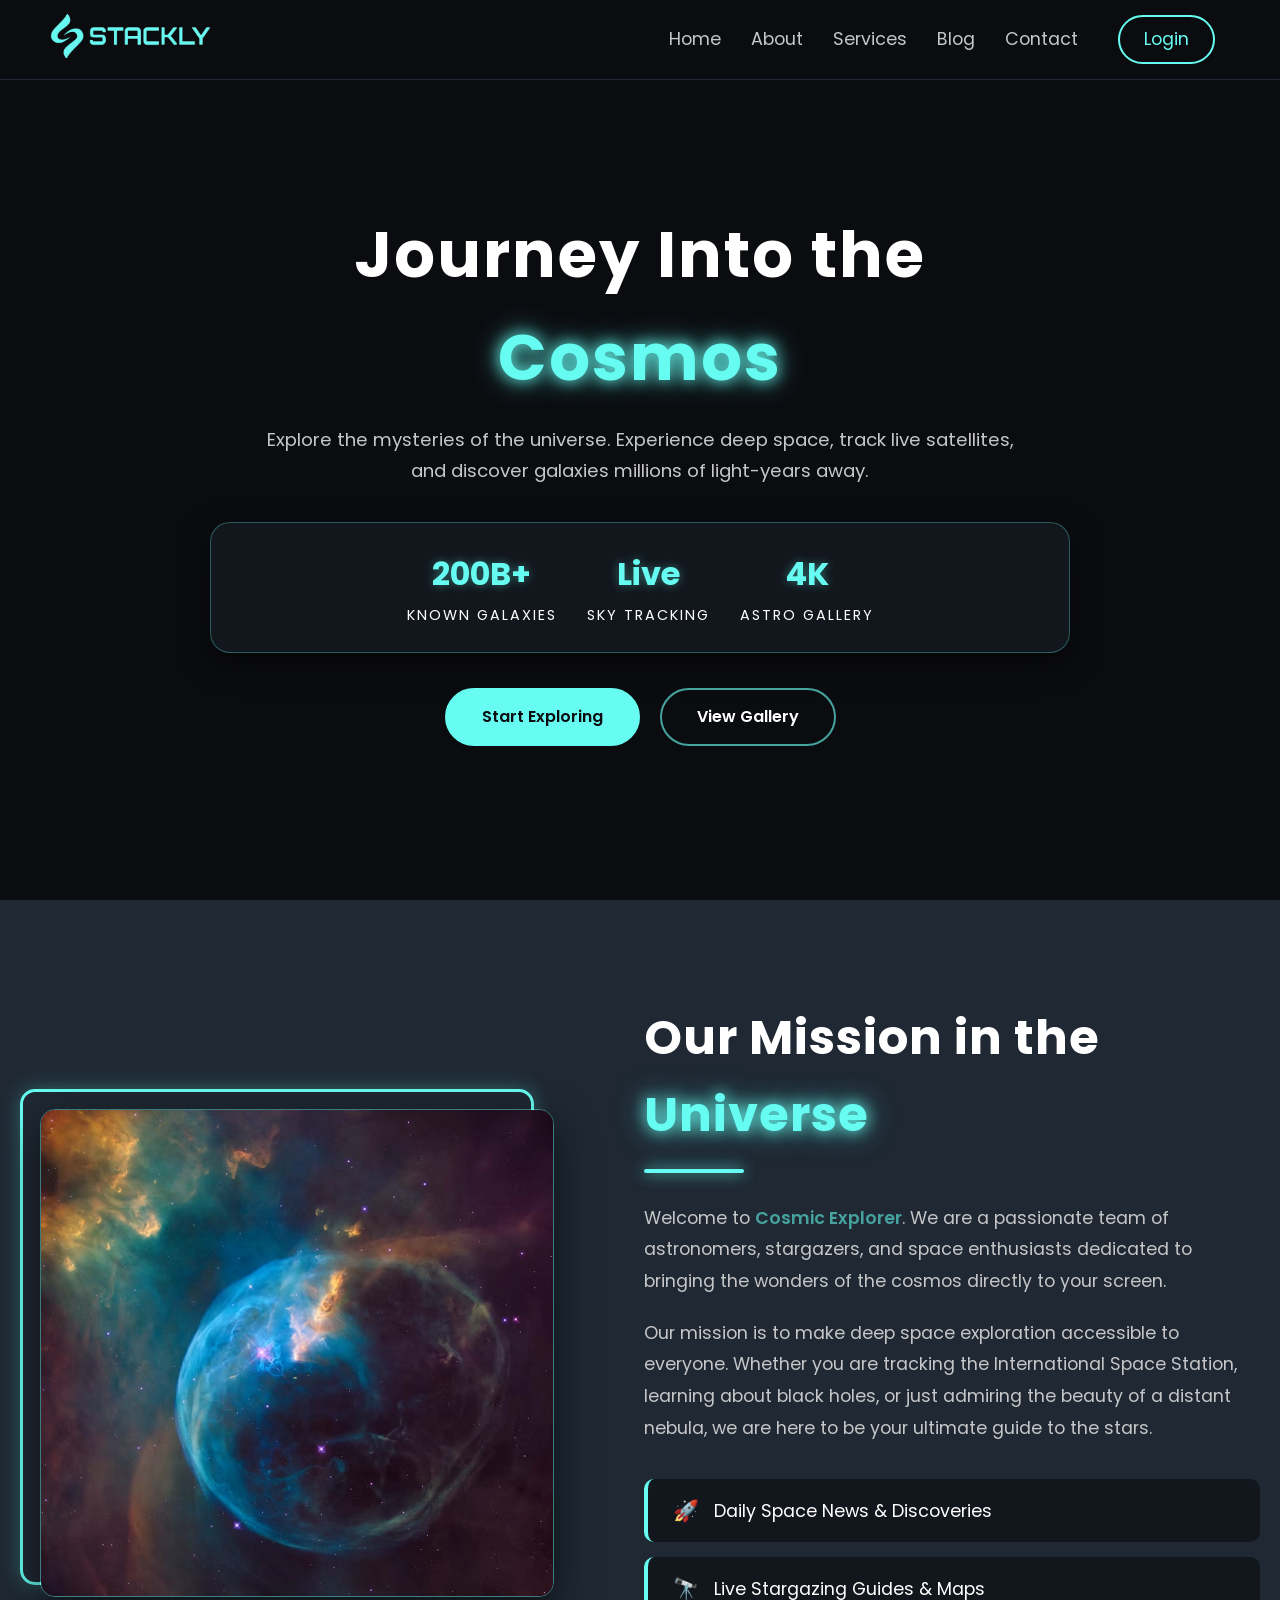
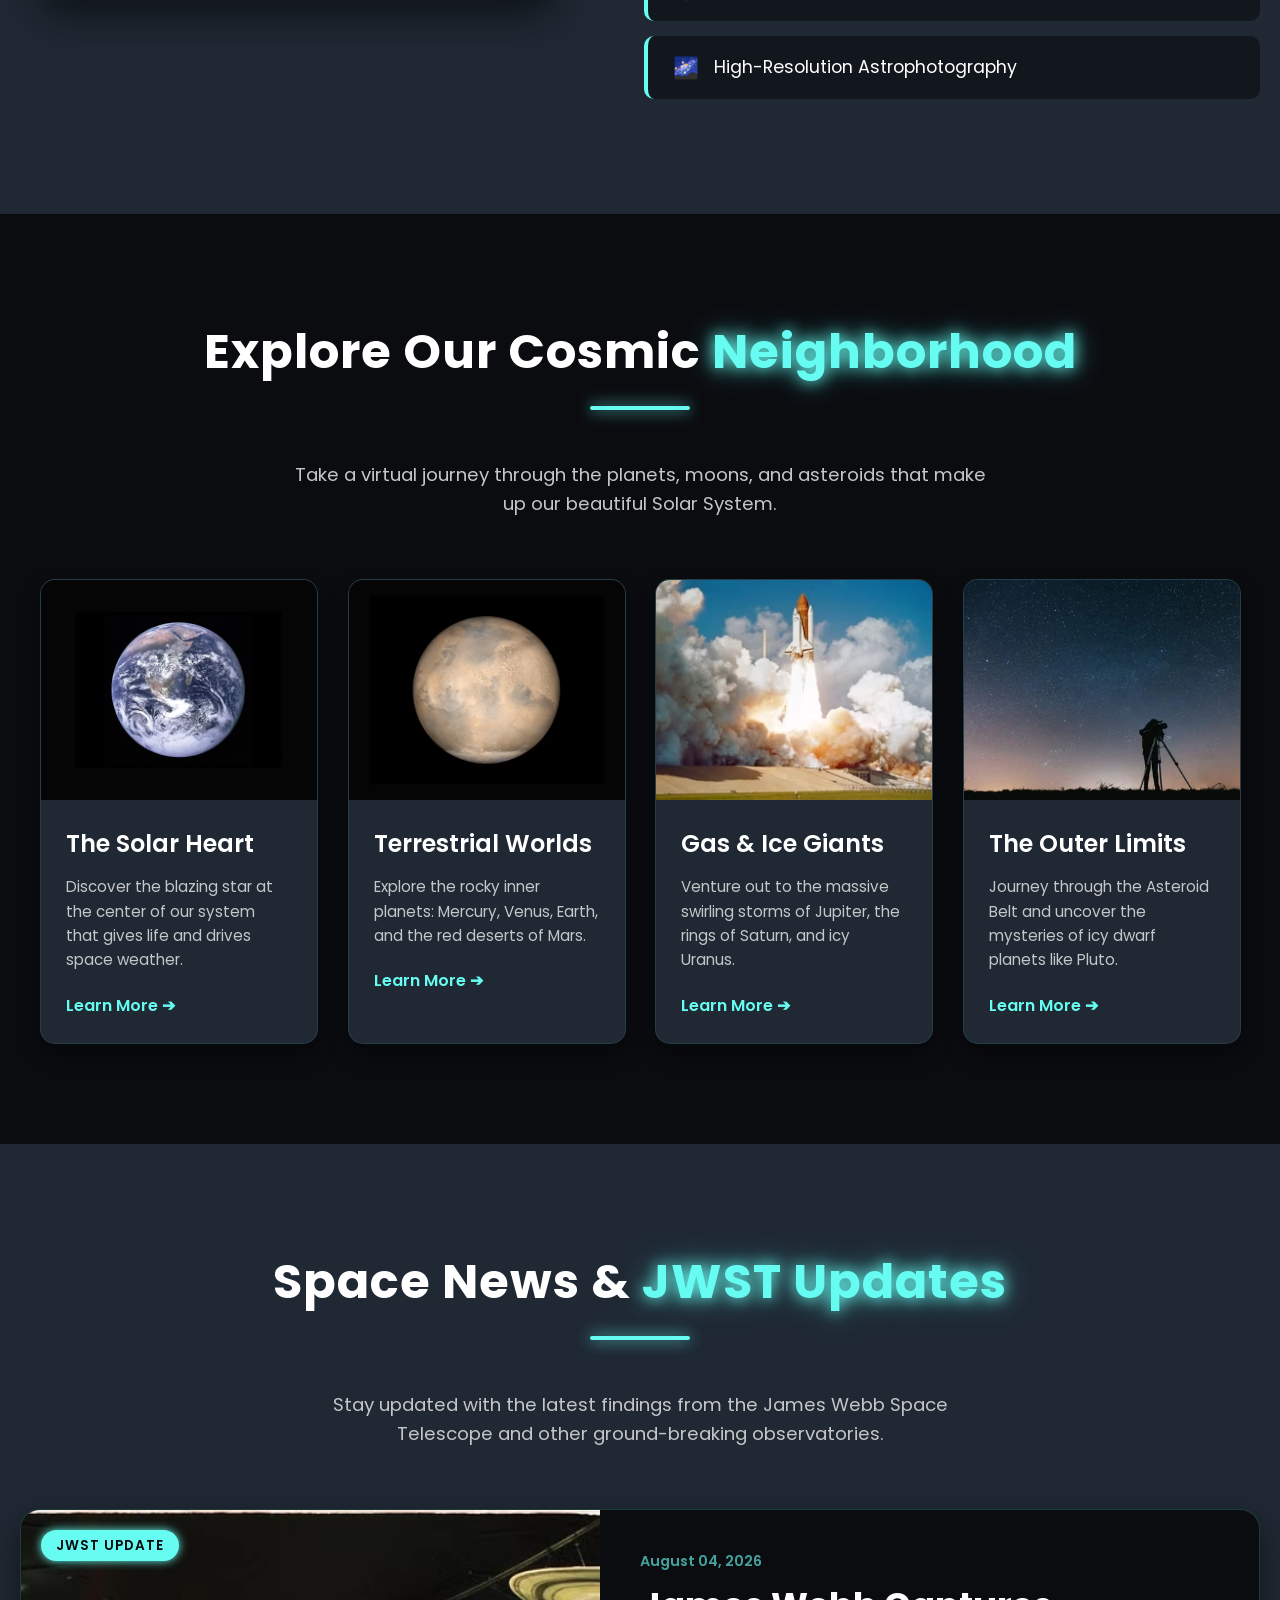
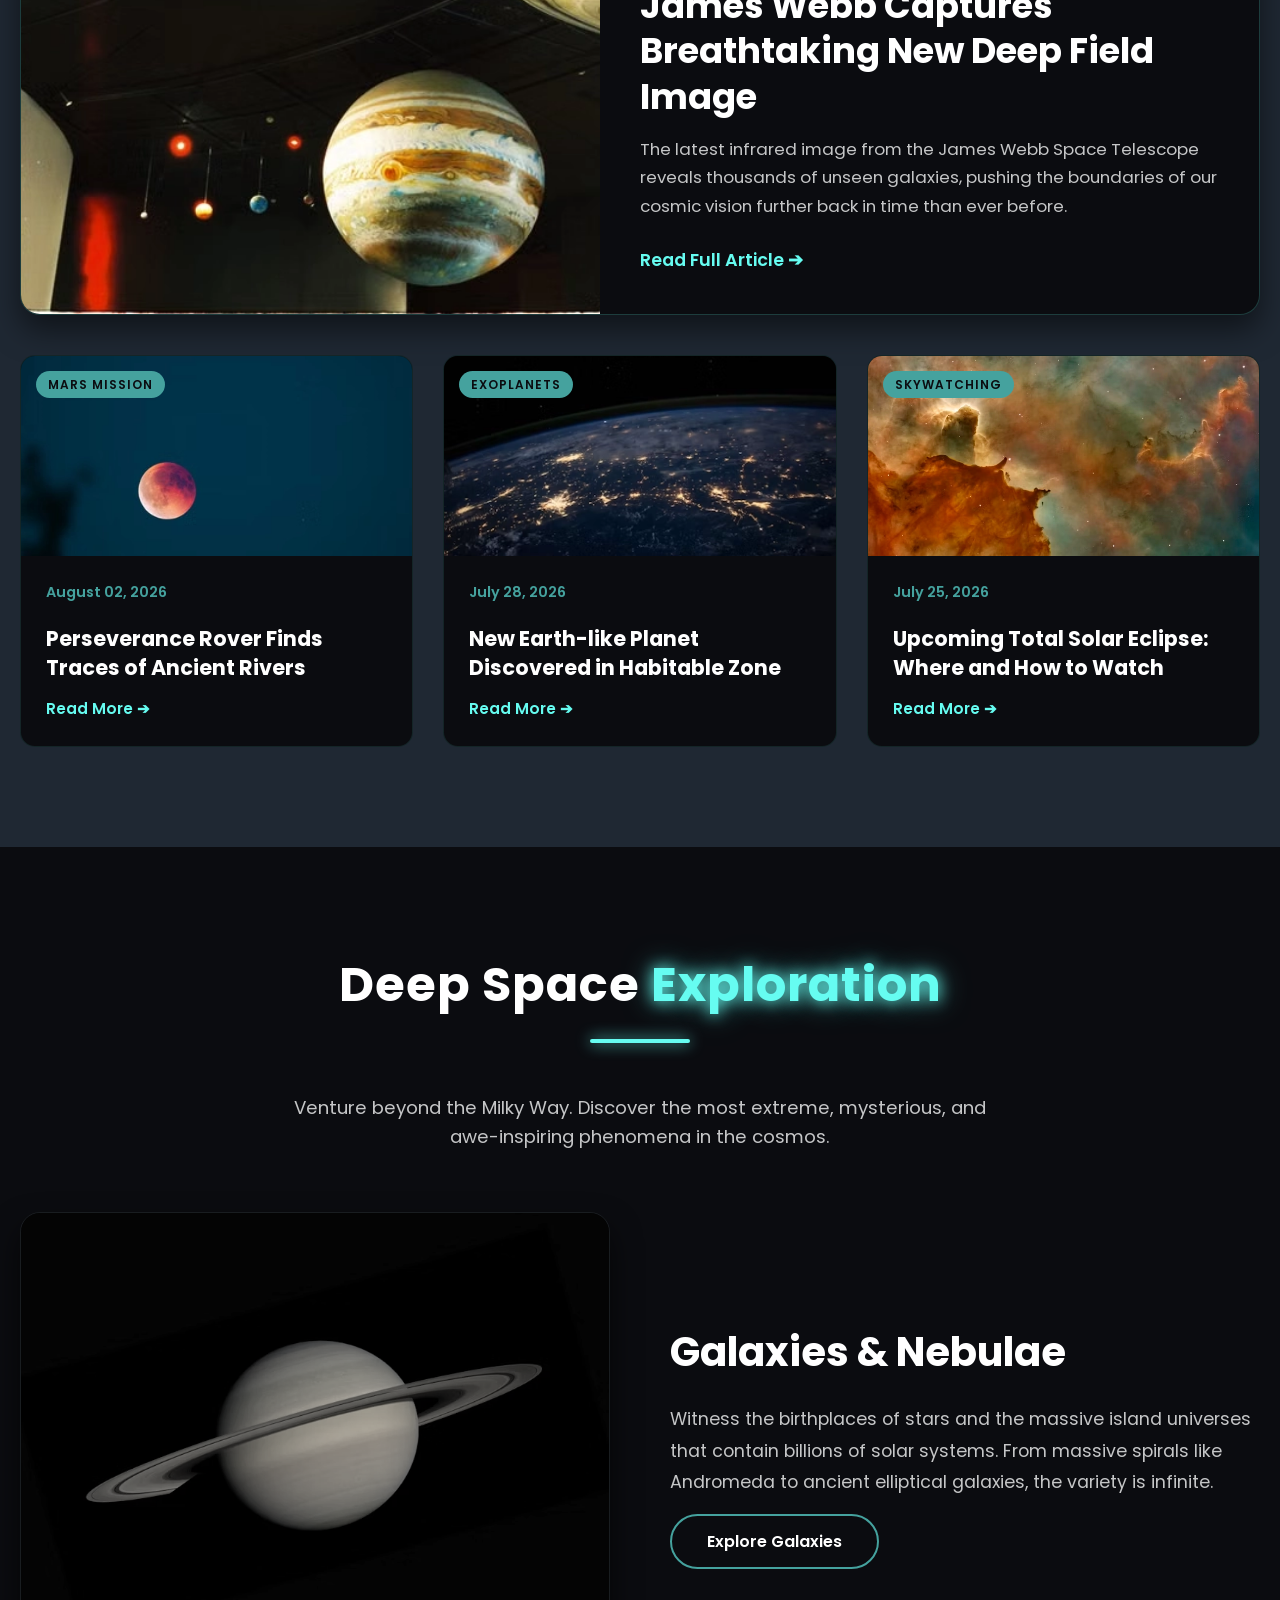
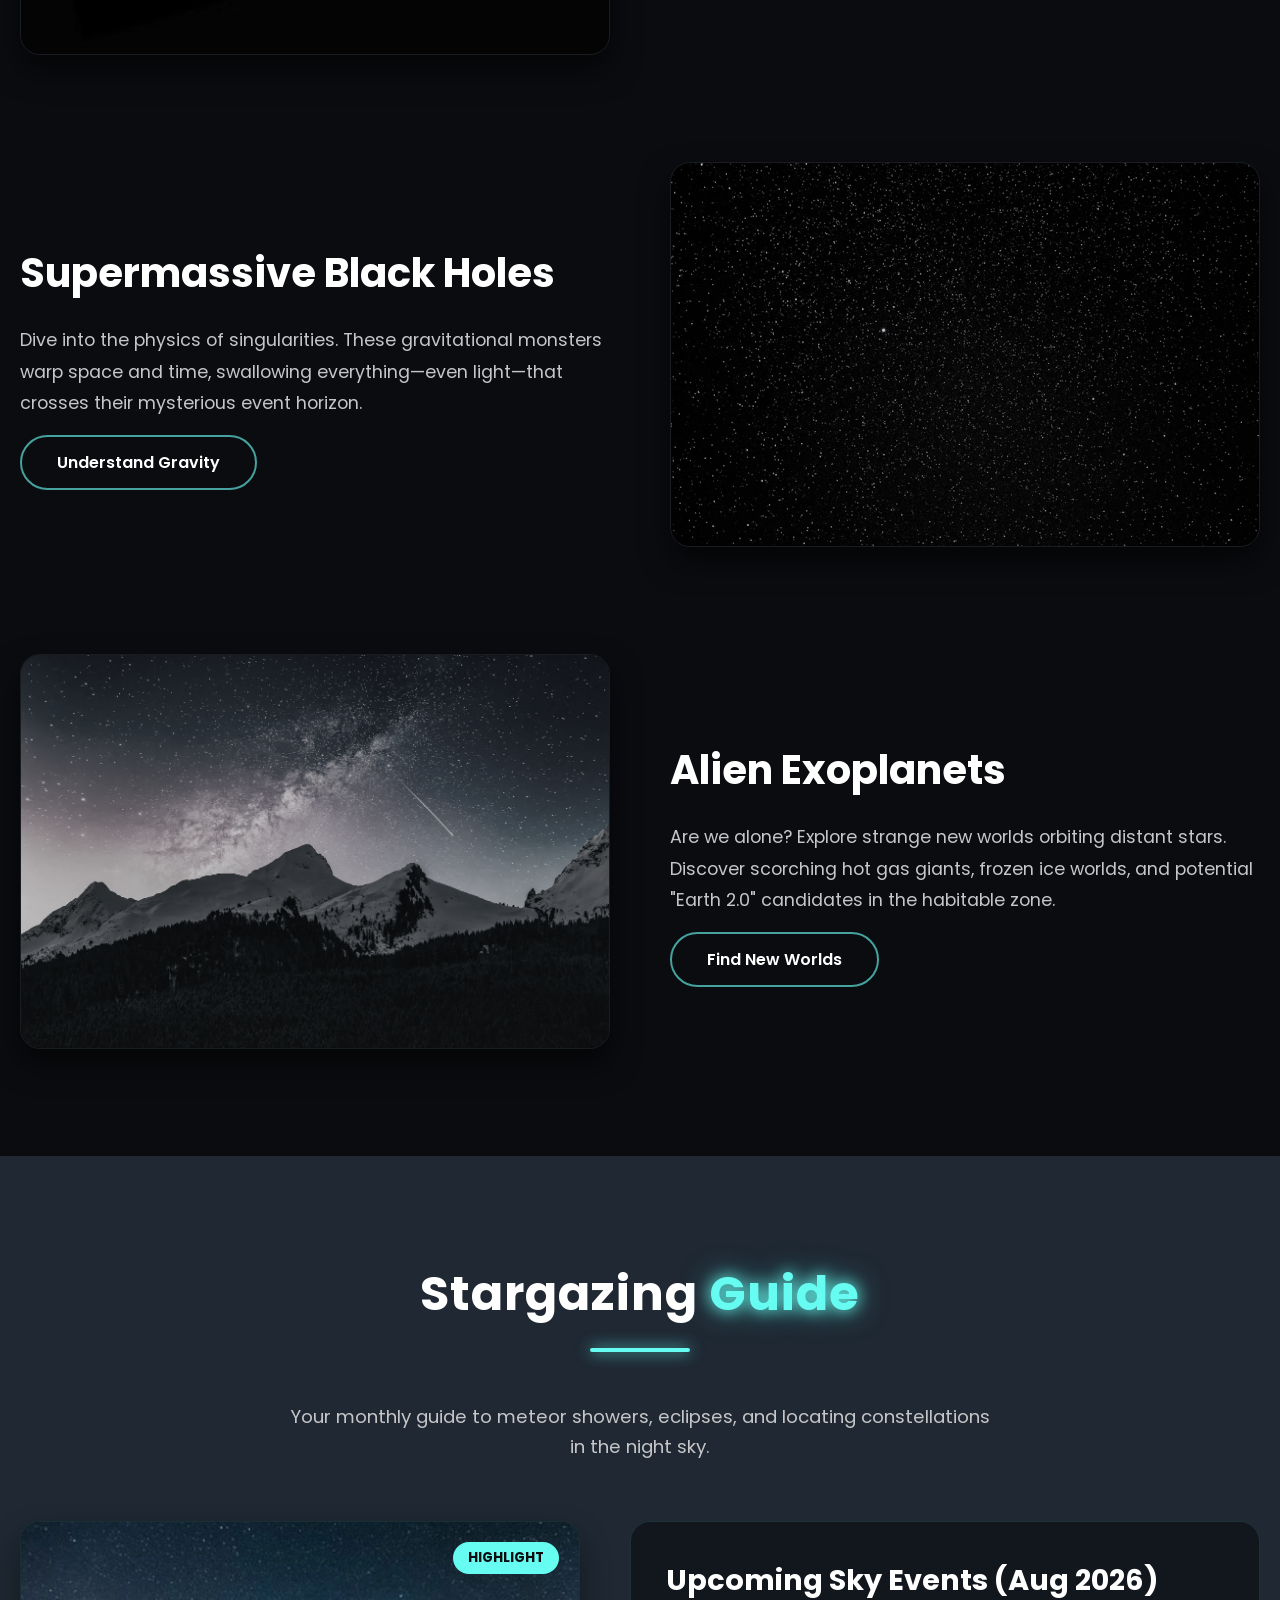
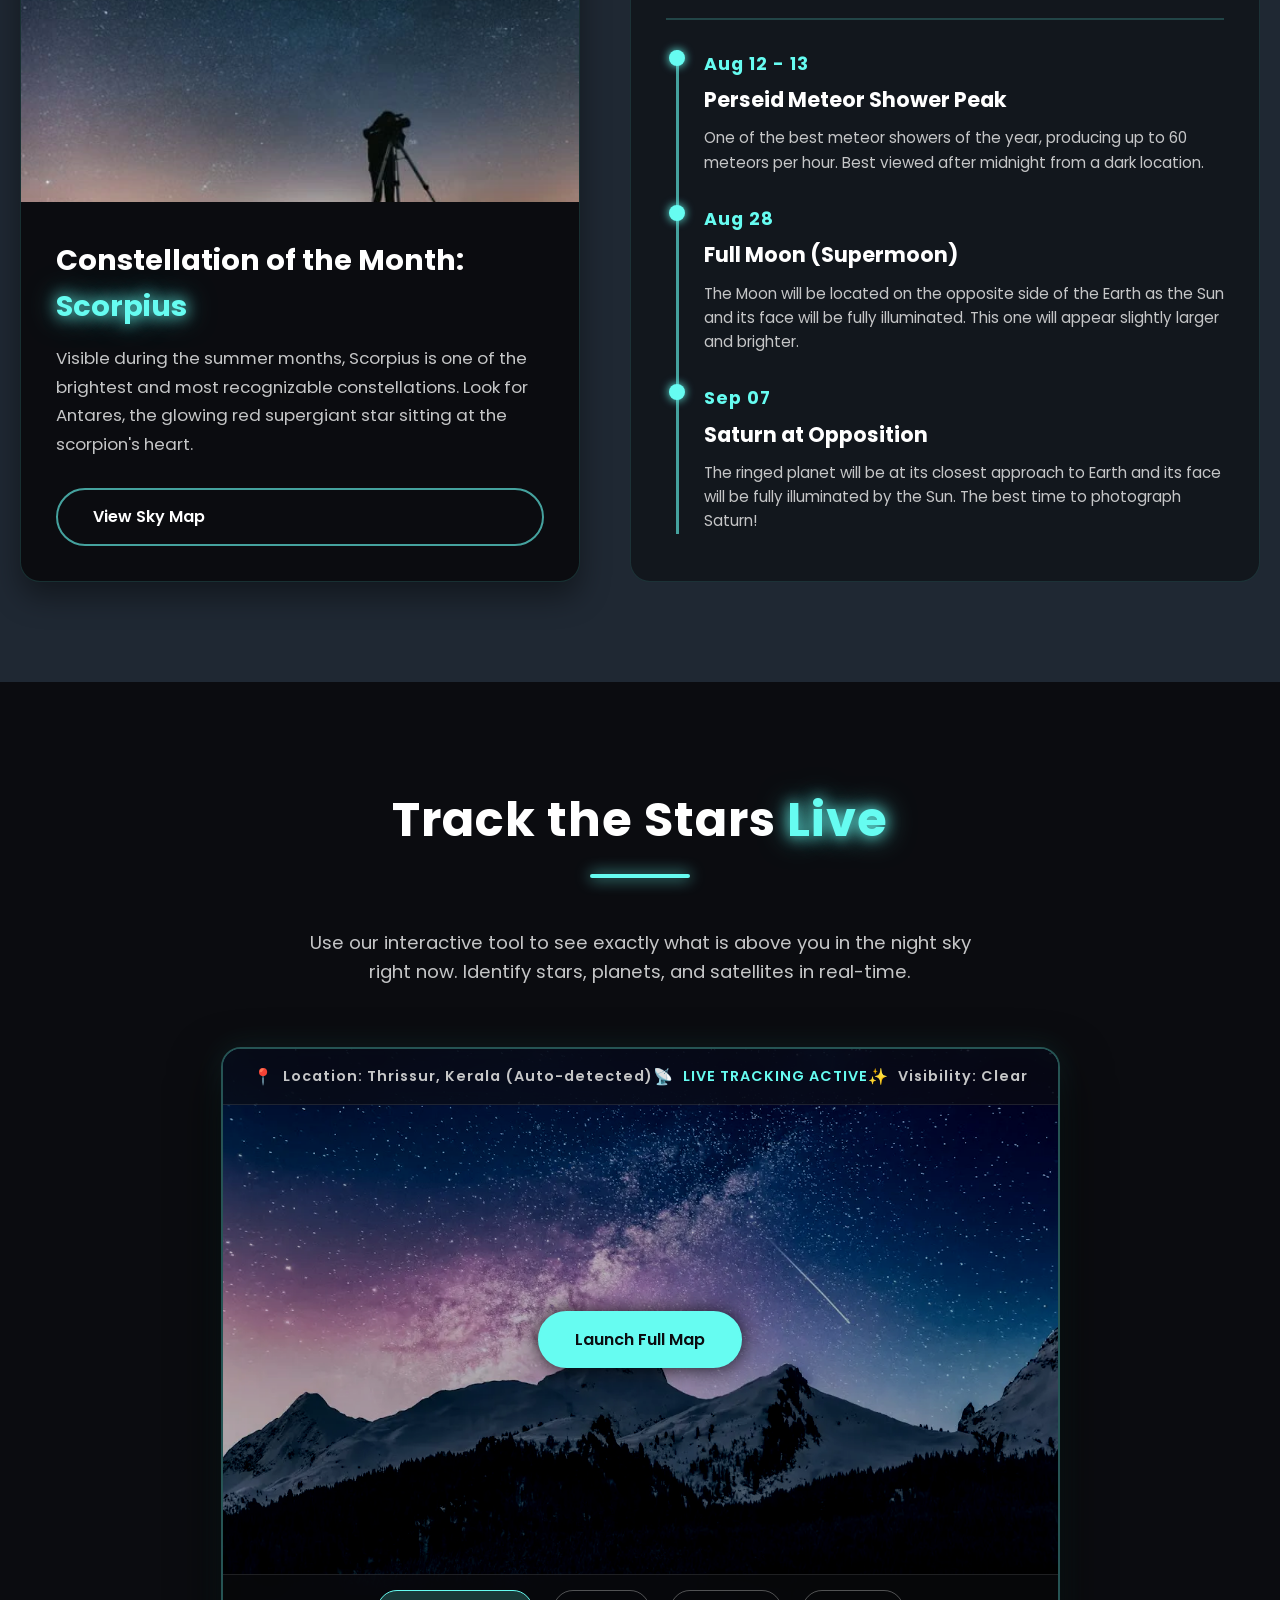
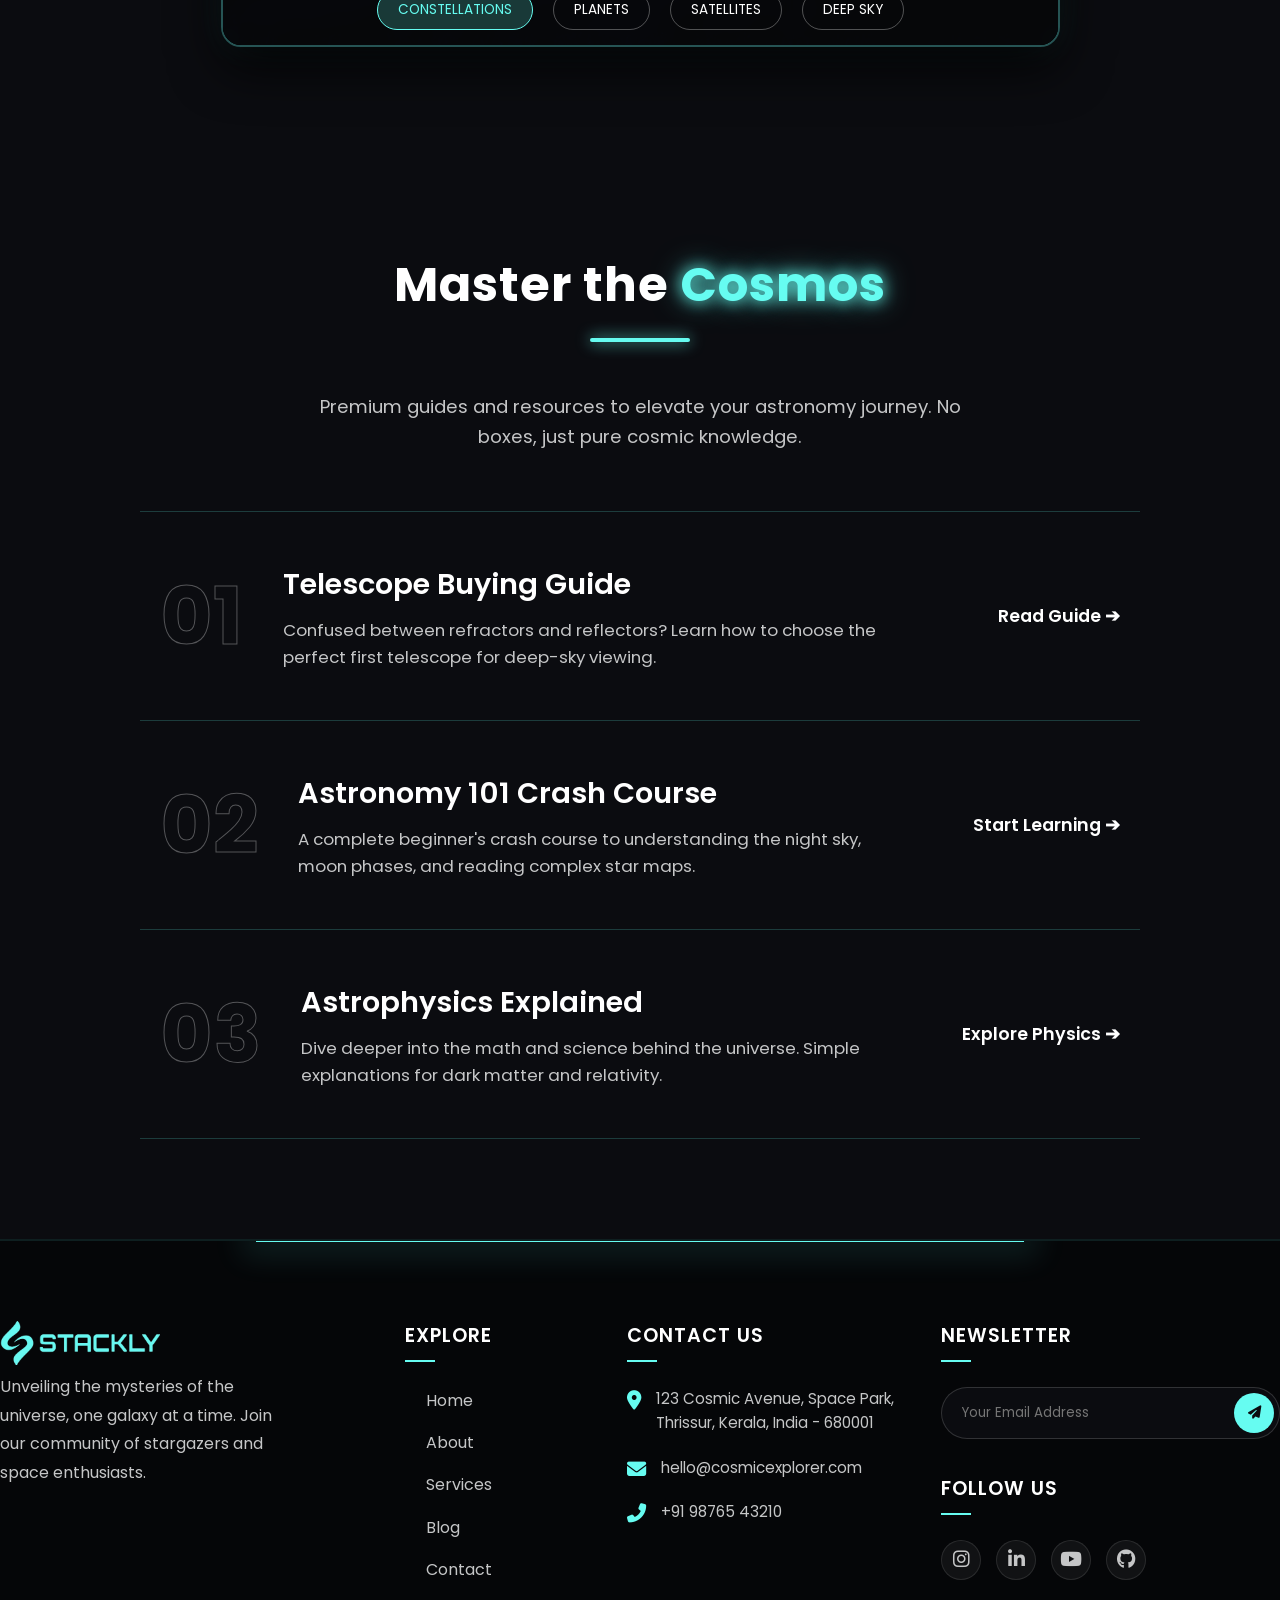
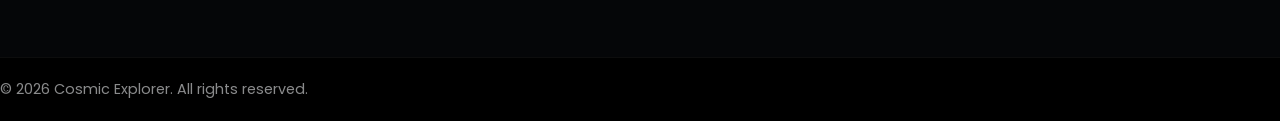
==== index.html @ 69df6c79 "Astronomy" ====
<!DOCTYPE html>
<html lang="en">

<head>
    <meta charset="UTF-8">
    <meta name="viewport" content="width=device-width, initial-scale=1.0">
    <title>Astronomy</title>
    <link rel="stylesheet" href="style.css">
    <link rel="stylesheet" href="Astronomy.css">
    <link rel="stylesheet" href="https://cdnjs.cloudflare.com/ajax/libs/font-awesome/6.4.0/css/all.min.css">
    <link href="https://unpkg.com/aos@2.3.1/dist/aos.css" rel="stylesheet">
</head>

<body>
     
    <nav class="navbar">
        <a href="index.html" class="logo-container">
            <img src="./asset/aqua_logo.webp" alt="Company Logo" class="logo-img">
        </a>

         
        <div class="menu-btn" id="menu-btn">
            <span></span>
            <span></span>
            <span></span>
        </div>

         
        <ul class="nav-links" id="nav-links">
            <li><a href="index.html">Home</a></li>
            <li><a href="about.html">About</a></li>
            <li><a href="services.html">Services</a></li>
            <li><a href="blog.html">Blog</a></li>
            <li><a href="contact.html">Contact</a></li>
            <li><a href="login.html" class="login-btn">Login</a></li>
        </ul>
    </nav>


     
    <section id="hero" class="hero-section">

         
        <video autoplay loop muted playsinline class="hero-bg-video">
            <source src="./asset/video.mp4" type="video/mp4">
        </video>

         
        <div class="hero-overlay"></div>

         
        <div class="hero-content">
             
            <h1 class="hero-title" data-aos="fade-down" data-aos-duration="1500">
                Journey Into the <span class="text-glow pulse-anim">Cosmos</span>
            </h1>

             
            <p class="hero-subtitle" data-aos="fade-up" data-aos-duration="1500" data-aos-delay="300">
                Explore the mysteries of the universe. Experience deep space, track live satellites, and discover
                galaxies millions of light-years away.
            </p>

             
            <div class="hero-stats floating-element">
                 
                <div class="stat-item" data-aos="zoom-in-up" data-aos-duration="1000" data-aos-delay="600">
                    <h3 class="stat-number">200B+</h3>
                    <p class="stat-text">Known Galaxies</p>
                </div>
                <div class="stat-item" data-aos="zoom-in-up" data-aos-duration="1000" data-aos-delay="800">
                    <h3 class="stat-number">Live</h3>
                    <p class="stat-text">Sky Tracking</p>
                </div>
                <div class="stat-item" data-aos="zoom-in-up" data-aos-duration="1000" data-aos-delay="1000">
                    <h3 class="stat-number">4K</h3>
                    <p class="stat-text">Astro Gallery</p>
                </div>
            </div>

             
            <div class="hero-buttons" data-aos="fade-up" data-aos-duration="1200" data-aos-delay="1300">
                <a href="404.html" class="btn btn-primary">Start Exploring</a>
                <a href="404.html" class="btn btn-secondary">View Gallery</a>
            </div>
        </div>
    </section>

     
    <section id="about" class="about-section">
        <div class="container about-container">

             
            <div class="about-image-wrapper" data-aos="fade-up" data-aos-duration="1200">
                 
                <img src="./asset/ph1.webp" alt="Astronaut discovering space" class="about-img floating-element">
                 
                <div class="img-glow-box"></div>
            </div>

             
            <div class="about-content" data-aos="fade-down" data-aos-duration="1200">
                <h2 class="section-title">Our Mission in the <span class="text-glow">Universe</span></h2>
                <div class="title-underline"></div>

                <p class="about-text">
                    Welcome to <strong>Cosmic Explorer</strong>. We are a passionate team of astronomers, stargazers,
                    and space enthusiasts dedicated to bringing the wonders of the cosmos directly to your screen.
                </p>
                <p class="about-text">
                    Our mission is to make deep space exploration accessible to everyone. Whether you are tracking the
                    International Space Station, learning about black holes, or just admiring the beauty of a distant
                    nebula, we are here to be your ultimate guide to the stars.
                </p>

                 
                <ul class="about-features">
                    <li><span class="bullet-icon">🚀</span> Daily Space News & Discoveries</li>
                    <li><span class="bullet-icon">🔭</span> Live Stargazing Guides & Maps</li>
                    <li><span class="bullet-icon">🌌</span> High-Resolution Astrophotography</li>
                </ul>
            </div>

        </div>
    </section>

     
    <section id="solar-system" class="solar-section">
        <div class="container">

             
            <div class="section-header" data-aos="fade-down" data-aos-duration="1000">
                <h2 class="section-title">Explore Our Cosmic <span class="text-glow">Neighborhood</span></h2>
                <div class="title-underline"></div>
                <p class="section-subtitle">Take a virtual journey through the planets, moons, and asteroids that make
                    up our beautiful Solar System.</p>
            </div>

             
            <div class="solar-grid">

                 
                <div class="solar-card" data-aos="flip-left" data-aos-duration="1200" data-aos-delay="100">
                    <div class="card-img-box">
                        <img src="./asset/ph2.webp" alt="The Sun">
                    </div>
                    <div class="card-content">
                        <h3>The Solar Heart</h3>
                        <p>Discover the blazing star at the center of our system that gives life and drives space
                            weather.</p>
                        <a href="404.html" class="card-link">Learn More ➔</a>
                    </div>
                </div>

                 
                <div class="solar-card" data-aos="flip-left" data-aos-duration="1200" data-aos-delay="300">
                    <div class="card-img-box">
                        <img src="./asset/ph3.webp" alt="Earth and Mars">
                    </div>
                    <div class="card-content">
                        <h3>Terrestrial Worlds</h3>
                        <p>Explore the rocky inner planets: Mercury, Venus, Earth, and the red deserts of Mars.</p>
                        <a href="404.html" class="card-link">Learn More ➔</a>
                    </div>
                </div>

                 
                <div class="solar-card" data-aos="flip-left" data-aos-duration="1200" data-aos-delay="500">
                    <div class="card-img-box">
                        <img src="./asset/ph4.webp" alt="Jupiter and Saturn">
                    </div>
                    <div class="card-content">
                        <h3>Gas & Ice Giants</h3>
                        <p>Venture out to the massive swirling storms of Jupiter, the rings of Saturn, and icy Uranus.
                        </p>
                        <a href="404.html" class="card-link">Learn More ➔</a>
                    </div>
                </div>

                 
                <div class="solar-card" data-aos="flip-left" data-aos-duration="1200" data-aos-delay="700">
                    <div class="card-img-box">
                        <img src="./asset/ph10.webp" alt="Asteroid belt">
                    </div>
                    <div class="card-content">
                        <h3>The Outer Limits</h3>
                        <p>Journey through the Asteroid Belt and uncover the mysteries of icy dwarf planets like Pluto.
                        </p>
                        <a href="404.html" class="card-link">Learn More ➔</a>
                    </div>
                </div>

            </div>

        </div>
    </section>

     
    <section id="discoveries" class="news-section">
        <div class="container">

             
            <div class="section-header" data-aos="fade-up" data-aos-duration="1000">
                <h2 class="section-title">Space News & <span class="text-glow">JWST Updates</span></h2>
                <div class="title-underline"></div>
                <p class="section-subtitle">Stay updated with the latest findings from the James Webb Space Telescope
                    and other ground-breaking observatories.</p>
            </div>

             
            <div class="featured-news" data-aos="zoom-in" data-aos-duration="1200">
                <div class="featured-img-box">
                    <img src="./asset/ph11.webp" alt="JWST Deep Field">
                    <span class="news-badge jwst-badge">JWST Update</span>
                </div>
                <div class="featured-content">
                    <span class="news-date">August 04, 2026</span>
                    <h3>James Webb Captures Breathtaking New Deep Field Image</h3>
                    <p>The latest infrared image from the James Webb Space Telescope reveals thousands of unseen
                        galaxies, pushing the boundaries of our cosmic vision further back in time than ever before.</p>
                    <a href="404.html" class="read-more">Read Full Article ➔</a>
                </div>
            </div>

             
            <div class="news-grid">

                 
                <div class="news-card" data-aos="fade-up" data-aos-duration="1000" data-aos-delay="200">
                    <div class="news-img">
                        <img src="./asset/ph12.webp" alt="Mars Rover">
                        <span class="news-badge">Mars Mission</span>
                    </div>
                    <div class="news-info">
                        <span class="news-date">August 02, 2026</span>
                        <h4>Perseverance Rover Finds Traces of Ancient Rivers</h4>
                        <a href="404.html" class="read-more small">Read More ➔</a>
                    </div>
                </div>

                 
                <div class="news-card" data-aos="fade-up" data-aos-duration="1000" data-aos-delay="400">
                    <div class="news-img">
                        <img src="./asset/ph5.webp" alt="Exoplanet">
                        <span class="news-badge">Exoplanets</span>
                    </div>
                    <div class="news-info">
                        <span class="news-date">July 28, 2026</span>
                        <h4>New Earth-like Planet Discovered in Habitable Zone</h4>
                        <a href="404.html" class="read-more small">Read More ➔</a>
                    </div>
                </div>

                 
                <div class="news-card" data-aos="fade-up" data-aos-duration="1000" data-aos-delay="600">
                    <div class="news-img">
                        <img src="./asset/ph6.webp" alt="Eclipse">
                        <span class="news-badge">Skywatching</span>
                    </div>
                    <div class="news-info">
                        <span class="news-date">July 25, 2026</span>
                        <h4>Upcoming Total Solar Eclipse: Where and How to Watch</h4>
                        <a href="404.html" class="read-more small">Read More ➔</a>
                    </div>
                </div>

            </div>
        </div>
    </section>

     
    <section id="deep-space" class="deep-space-section">
        <div class="container">

             
            <div class="section-header" data-aos="fade-down" data-aos-duration="1000">
                <h2 class="section-title">Deep Space <span class="text-glow">Exploration</span></h2>
                <div class="title-underline"></div>
                <p class="section-subtitle">Venture beyond the Milky Way. Discover the most extreme, mysterious, and
                    awe-inspiring phenomena in the cosmos.</p>
            </div>

             
            <div class="ds-row">
                <div class="ds-img-col" data-aos="fade-up" data-aos-duration="1200">
                    <img src="./asset/ph7.webp" alt="Galaxies and Nebulae">
                </div>
                <div class="ds-text-col" data-aos="fade-down" data-aos-duration="1200">
                    <h3>Galaxies & Nebulae</h3>
                    <p>Witness the birthplaces of stars and the massive island universes that contain billions of solar
                        systems. From massive spirals like Andromeda to ancient elliptical galaxies, the variety is
                        infinite.</p>
                    <a href="404.html" class="btn btn-secondary">Explore Galaxies</a>
                </div>
            </div>

             
            <div class="ds-row reverse-row">
                <div class="ds-img-col" data-aos="fade-up" data-aos-duration="1200">
                     
                    <img src="./asset/ph8.webp" alt="Supermassive Black Hole">
                </div>
                <div class="ds-text-col" data-aos="fade-down" data-aos-duration="1200">
                    <h3>Supermassive Black Holes</h3>
                    <p>Dive into the physics of singularities. These gravitational monsters warp space and time,
                        swallowing everything—even light—that crosses their mysterious event horizon.</p>
                    <a href="404.html" class="btn btn-secondary">Understand Gravity</a>
                </div>
            </div>

             
            <div class="ds-row">
                <div class="ds-img-col" data-aos="fade-up" data-aos-duration="1200">
                    <img src="./asset/ph9.webp" alt="Alien Exoplanet">
                </div>
                <div class="ds-text-col" data-aos="fade-down" data-aos-duration="1200">
                    <h3>Alien Exoplanets</h3>
                    <p>Are we alone? Explore strange new worlds orbiting distant stars. Discover scorching hot gas
                        giants, frozen ice worlds, and potential "Earth 2.0" candidates in the habitable zone.</p>
                    <a href="404.html" class="btn btn-secondary">Find New Worlds</a>
                </div>
            </div>

        </div>
    </section>

     
    <section id="stargazing" class="stargazing-section">
        <div class="container">

             
            <div class="section-header" data-aos="fade-up" data-aos-duration="1000">
                <h2 class="section-title">Stargazing <span class="text-glow">Guide</span></h2>
                <div class="title-underline"></div>
                <p class="section-subtitle">Your monthly guide to meteor showers, eclipses, and locating constellations
                    in the night sky.</p>
            </div>

            <div class="stargazing-layout">

                 
                <div class="constellation-card" data-aos="fade-down" data-aos-duration="1200">
                    <div class="constellation-img">
                         
                        <img src="./asset/ph10.webp" alt="Scorpius Constellation">
                        <div class="constellation-badge">Highlight</div>
                    </div>
                    <div class="constellation-info">
                        <h3>Constellation of the Month: <span class="text-glow">Scorpius</span></h3>
                        <p>Visible during the summer months, Scorpius is one of the brightest and most recognizable
                            constellations. Look for Antares, the glowing red supergiant star sitting at the scorpion's
                            heart.</p>
                        <a href="404.html" class="btn btn-secondary">View Sky Map</a>
                    </div>
                </div>

                 
                <div class="events-wrapper" data-aos="fade-up" data-aos-duration="1200">
                    <h3 class="events-title">Upcoming Sky Events (Aug 2026)</h3>

                    <div class="timeline">
                         
                        <div class="timeline-event">
                            <div class="event-date">Aug 12 - 13</div>
                            <div class="event-details">
                                <h4>Perseid Meteor Shower Peak</h4>
                                <p>One of the best meteor showers of the year, producing up to 60 meteors per hour. Best
                                    viewed after midnight from a dark location.</p>
                            </div>
                        </div>

                         
                        <div class="timeline-event">
                            <div class="event-date">Aug 28</div>
                            <div class="event-details">
                                <h4>Full Moon (Supermoon)</h4>
                                <p>The Moon will be located on the opposite side of the Earth as the Sun and its face
                                    will be fully illuminated. This one will appear slightly larger and brighter.</p>
                            </div>
                        </div>

                         
                        <div class="timeline-event">
                            <div class="event-date">Sep 07</div>
                            <div class="event-details">
                                <h4>Saturn at Opposition</h4>
                                <p>The ringed planet will be at its closest approach to Earth and its face will be fully
                                    illuminated by the Sun. The best time to photograph Saturn!</p>
                            </div>
                        </div>
                    </div>
                </div>

            </div>

        </div>
    </section>

     
    <section id="sky-map" class="sky-map-section">
        <div class="container">

             
            <div class="section-header" data-aos="fade-down" data-aos-duration="1000">
                <h2 class="section-title">Track the Stars <span class="text-glow">Live</span></h2>
                <div class="title-underline"></div>
                <p class="section-subtitle">Use our interactive tool to see exactly what is above you in the night sky
                    right now. Identify stars, planets, and satellites in real-time.</p>
            </div>

             
            <div class="map-interface" data-aos="zoom-in" data-aos-duration="1500">

                 
                <img src="./asset/ph9.webp" alt="Starry Night Sky" class="map-bg">

                 
                <div class="map-top-bar">
                    <div class="status-item">
                        <span class="status-icon">📍</span>
                        <span class="status-text">Location: Thrissur, Kerala (Auto-detected)</span>
                    </div>
                    <div class="status-item">
                        <span class="status-icon">📡</span>
                        <span class="status-text live-text">LIVE TRACKING ACTIVE</span>
                    </div>
                    <div class="status-item hide-mobile">
                        <span class="status-icon">✨</span>
                        <span class="status-text">Visibility: Clear</span>
                    </div>
                </div>

                 
                <div class="map-center-console">
                    <div class="radar-container">
                        <div class="radar-ring"></div>
                        <div class="radar-ring delay-1"></div>
                        <div class="radar-ring delay-2"></div>
                    </div>
                    <a href="404.html" class="btn btn-primary launch-btn">Launch Full Map</a>
                </div>

                 
                <div class="map-bottom-bar">
                    <div class="control-btn active">Constellations</div>
                    <div class="control-btn">Planets</div>
                    <div class="control-btn">Satellites</div>
                    <div class="control-btn hide-mobile">Deep Sky</div>
                </div>

            </div>

        </div>
    </section>

     
    <section id="education" class="edu-list-section">
        <div class="container">

             
            <div class="section-header" data-aos="fade-down" data-aos-duration="1000">
                <h2 class="section-title">Master the <span class="text-glow">Cosmos</span></h2>
                <div class="title-underline"></div>
                <p class="section-subtitle">Premium guides and resources to elevate your astronomy journey. No boxes,
                    just pure cosmic knowledge.</p>
            </div>

             
            <div class="edu-list-wrapper">

                 
                <div class="edu-row" data-aos="fade-up" data-aos-duration="1000" data-aos-delay="100">
                    <div class="edu-number">01</div>
                    <div class="edu-content">
                        <h3>Telescope Buying Guide</h3>
                        <p>Confused between refractors and reflectors? Learn how to choose the perfect first telescope
                            for deep-sky viewing.</p>
                    </div>
                    <a href="404.html" class="edu-action-btn">Read Guide ➔</a>
                </div>

                 
                <div class="edu-row" data-aos="fade-up" data-aos-duration="1000" data-aos-delay="300">
                    <div class="edu-number">02</div>
                    <div class="edu-content">
                        <h3>Astronomy 101 Crash Course</h3>
                        <p>A complete beginner's crash course to understanding the night sky, moon phases, and reading
                            complex star maps.</p>
                    </div>
                    <a href="404.html" class="edu-action-btn">Start Learning ➔</a>
                </div>

                 
                <div class="edu-row" data-aos="fade-up" data-aos-duration="1000" data-aos-delay="500">
                    <div class="edu-number">03</div>
                    <div class="edu-content">
                        <h3>Astrophysics Explained</h3>
                        <p>Dive deeper into the math and science behind the universe. Simple explanations for dark
                            matter and relativity.</p>
                    </div>
                    <a href="404.html" class="edu-action-btn">Explore Physics ➔</a>
                </div>

            </div>
        </div>
    </section>

     
    <footer id="footer" class="premium-footer">
        <div class="container">

            <div class="footer-main-grid">

                 
                <div class="footer-brand-col" data-aos="fade-up" data-aos-duration="1000">
                    <a href="index.html" class="logo-container">
                        <img src="./asset/aqua_logo.webp" alt="Company Logo" class="logo-img">
                    </a>
                    <p class="brand-text">Unveiling the mysteries of the universe, one galaxy at a time. Join our
                        community of stargazers and space enthusiasts.</p>
                </div>

                 
                <div class="footer-link-col" data-aos="fade-up" data-aos-duration="1000" data-aos-delay="100">
                    <h4 class="footer-title">Explore</h4>
                    <ul class="footer-links">
                        <li><a href="index.html">Home</a></li>
                        <li><a href="about.html">About</a></li>
                        <li><a href="services.html">Services</a></li>
                        <li><a href="blog.html">Blog</a></li>
                        <li><a href="contact.html">Contact</a></li>
                    </ul>
                </div>

                 
                <div class="footer-contact-col" data-aos="fade-up" data-aos-duration="1000" data-aos-delay="200">
                    <h4 class="footer-title">Contact Us</h4>
                    <ul class="contact-list">
                        <li>
                            <i class="fas fa-map-marker-alt"></i>
                            <span>123 Cosmic Avenue, Space Park,<br>Thrissur, Kerala, India - 680001</span>
                        </li>
                        <li>
                            <i class="fas fa-envelope"></i>
                            <span>hello@cosmicexplorer.com</span>
                        </li>
                        <li>
                            <i class="fas fa-phone-alt"></i>
                            <span>+91 98765 43210</span>
                        </li>
                    </ul>
                </div>

                 
                <div class="footer-social-col" data-aos="fade-up" data-aos-duration="1000" data-aos-delay="300">
                    <h4 class="footer-title">Newsletter</h4>
                     
                    <form class="footer-newsletter-form" id="newsletterForm">
                        <input type="email" id="emailInput" placeholder="Your Email Address" required>
                        <button type="submit"><i class="fas fa-paper-plane"></i></button>
                    </form>
                     
                    <div id="formMessage" class="form-message"></div>

                    <h4 class="footer-title social-title">Follow Us</h4>
                    <div class="social-icons">
                        <a href="404.html" class="social-btn" title="Instagram"><i class="fab fa-instagram"></i></a>
                        <a href="404.html" class="social-btn" title="X (Twitter)"><i class="fab fa-linkedin-in"></i></a>
                        <a href="404.html" class="social-btn" title="YouTube"><i class="fab fa-youtube"></i></a>
                        <a href="404.html" class="social-btn" title="GitHub"><i class="fab fa-github"></i></a>
                    </div>
                </div>

            </div>

        </div>

         
        <div class="footer-bottom-bar">
            <div class="container bar-content">
                <p>&copy; 2026 Cosmic Explorer. All rights reserved.</p>

            </div>
        </div>
    </footer>


    <script src="https://unpkg.com/aos@2.3.1/dist/aos.js"></script>
    <script>
        AOS.init({
            duration: 1000,  
            once: true,      
            offset: 100      
        });
    </script>

    <script src="main.js"></script>

    <script>
 
        const newsletterForm = document.getElementById('newsletterForm');
        const emailInput = document.getElementById('emailInput');
        const formMessage = document.getElementById('formMessage');
        const formContainer = document.querySelector('.footer-newsletter-form');

 
        newsletterForm.addEventListener('submit', function (event) {
            event.preventDefault(); // Stops the page from reloading

            const emailValue = emailInput.value.trim();

 
            const emailPattern = /^[^\s@]+@[^\s@]+\.[^\s@]+$/;

 
            formContainer.classList.remove('error-border');
            formMessage.className = 'form-message';

 
            if (emailValue === '') {
 
                formMessage.textContent = 'Machi, please enter an email address!';
                formMessage.classList.add('error');
                formContainer.classList.add('error-border');

            } else if (!emailPattern.test(emailValue)) {
 
                formMessage.textContent = 'Oops! That doesn\'t look like a valid email.';
                formMessage.classList.add('error');
                formContainer.classList.add('error-border');

            } else {
 
                formMessage.textContent = 'Success! Welcome to the Cosmic Crew! ✨';
                formMessage.classList.add('success');
                window.location.href = '404.html'

 
                emailInput.value = '';

 
                setTimeout(() => {
                    formMessage.classList.remove('success');
                }, 4000);
            }
        });

    </script>
</body>

</html>
---- style.css ----
.hero-section {
    position: relative;
    width: 100%;
    height: 100vh;
    display: flex;
    justify-content: center;
    align-items: center;
    overflow: hidden;
    font-family: 'Poppins', sans-serif;
    background-color: #0B0C10;
}

 
.hero-bg-video {
    position: absolute;
    top: 50%;
    left: 50%;
    min-width: 100%;
    min-height: 100%;
    width: auto;
    height: auto;
    transform: translate(-50%, -50%);
    object-fit: cover;
    z-index: 0;
}

.hero-overlay {
    position: absolute;
    top: 0;
    left: 0;
    width: 100%;
    height: 100%;
    background: radial-gradient(circle, rgba(11, 12, 16, 0.4) 0%, rgba(11, 12, 16, 0.85) 100%);
     
    z-index: 1;
}

 
.hero-content {
    position: relative;
    z-index: 2;
    text-align: center;
    max-width: 900px;
    padding: 0 20px;
    margin-top: 50px;
}

 
.hero-title {
    font-size: 4rem;
     
    color: #FFFFFF;
    font-weight: 700;
    margin-bottom: 15px;
    letter-spacing: 2px;
}

.text-glow {
    color: #66FCF1;
    text-shadow: 0 0 15px #66FCF1, 0 0 30px rgba(102, 252, 241, 0.6);
}

.hero-subtitle {
    font-size: 1.15rem;
    color: #C5C6C7;
    margin-bottom: 35px;
    line-height: 1.7;
    max-width: 750px;
    margin-left: auto;
    margin-right: auto;
}

 
.hero-stats {
    display: flex;
    justify-content: center;
    gap: 30px;
    background: rgba(31, 40, 51, 0.4);
    backdrop-filter: blur(12px);
    -webkit-backdrop-filter: blur(12px);
    border: 1px solid rgba(102, 252, 241, 0.3);
     
    box-shadow: 0 10px 30px rgba(0, 0, 0, 0.5);
     
    padding: 25px 45px;
    border-radius: 20px;
    margin-bottom: 35px;
}

.stat-item {
    text-align: center;
}

.stat-number {
    font-size: 2rem;
    color: #66FCF1;
    font-weight: 700;
    margin: 0 0 5px 0;
    text-shadow: 0 0 10px rgba(102, 252, 241, 0.4);
}

.stat-text {
    font-size: 0.9rem;
    color: #FFFFFF;
    text-transform: uppercase;
    letter-spacing: 2px;
    margin: 0;
}

 
.hero-buttons {
    display: flex;
    justify-content: center;
    gap: 20px;
}

.btn-primary {
    background: #66FCF1;
    color: #0B0C10;
    padding: 14px 35px;
    border-radius: 30px;
    text-decoration: none;
    font-weight: 600;
    border: 2px solid #66FCF1;
    transition: all 0.4s cubic-bezier(0.175, 0.885, 0.32, 1.275);
     
}

.btn-primary:hover {
    background: transparent;
    color: #66FCF1;
    box-shadow: 0 0 25px rgba(102, 252, 241, 0.6);
    transform: translateY(-5px);
}

.btn-secondary {
    background: transparent;
    color: #FFFFFF;
    padding: 14px 35px;
    border-radius: 30px;
    text-decoration: none;
    font-weight: 600;
    border: 2px solid #45A29E;
    transition: all 0.4s ease;
}

.btn-secondary:hover {
    border-color: #66FCF1;
    color: #66FCF1;
    transform: translateY(-5px);
}

 
 
 

 
.floating-element {
    animation: float 6s ease-in-out infinite;
}

@keyframes float {
    0% {
        transform: translateY(0px);
    }

    50% {
        transform: translateY(-12px);
    }

    100% {
        transform: translateY(0px);
    }
}

 
.pulse-anim {
    animation: pulseGlow 2.5s infinite alternate;
}

@keyframes pulseGlow {
    0% {
        text-shadow: 0 0 10px #66FCF1, 0 0 20px rgba(102, 252, 241, 0.4);
    }

    100% {
        text-shadow: 0 0 20px #66FCF1, 0 0 40px rgba(102, 252, 241, 0.8), 0 0 60px rgba(102, 252, 241, 0.5);
    }
}

 
@media (max-width: 768px) {
    .hero-title {
        font-size: 2.5rem;
    }

    .hero-stats {
        flex-direction: column;
        gap: 20px;
        padding: 20px;
    }

    .hero-buttons {
        flex-direction: column;
        width: 100%;
        align-items: center;
    }

    .btn-primary,
    .btn-secondary {
        width: 80%;
        text-align: center;
    }
}

 
 
 

.about-section {
    padding: 100px 20px;
    background-color: #1F2833;
     
    min-height: 100vh;
    display: flex;
    align-items: center;
    justify-content: center;
    position: relative;
    z-index: 10;
}

.about-container {
    max-width: 1200px;
    margin: 0 auto;
    display: flex;
    align-items: center;
    gap: 70px;
}

 
.about-image-wrapper {
    flex: 1;
    position: relative;
    padding: 20px;
}

.about-img {
    width: 100%;
    border-radius: 15px;
    position: relative;
    z-index: 2;
    border: 1px solid rgba(102, 252, 241, 0.4);
    box-shadow: 0 15px 40px rgba(0, 0, 0, 0.6);
}

 
.img-glow-box {
    position: absolute;
    top: 0;
    left: 0;
    width: calc(100% - 40px);
    height: calc(100% - 40px);
    border: 3px solid #66FCF1;
    border-radius: 15px;
    z-index: 1;
    box-shadow: 0 0 20px rgba(102, 252, 241, 0.3);
}

 
.about-content {
    flex: 1.2;
}

.section-title {
    font-size: 3rem;
    color: #FFFFFF;
    font-weight: 700;
    margin-bottom: 15px;
    letter-spacing: 1px;
}

 
.title-underline {
    width: 100px;
    height: 4px;
    background-color: #66FCF1;
    margin-bottom: 30px;
    border-radius: 2px;
    box-shadow: 0 0 15px #66FCF1;
}

.about-text {
    font-size: 1.1rem;
    color: #C5C6C7;
    line-height: 1.8;
    margin-bottom: 20px;
}

.about-text strong {
    color: #45A29E;
     
    font-weight: 600;
}

 
.about-features {
    list-style: none;
    padding: 0;
    margin-top: 35px;
}

.about-features li {
    font-size: 1.1rem;
    color: #FFFFFF;
    margin-bottom: 15px;
    display: flex;
    align-items: center;
    gap: 15px;
    background: rgba(11, 12, 16, 0.6);
     
    padding: 15px 25px;
    border-radius: 10px;
    border-left: 4px solid #66FCF1;
     
    transition: all 0.3s ease;
    cursor: default;
}

 
.about-features li:hover {
    transform: translateX(15px);
     
    background: rgba(102, 252, 241, 0.1);
     
    box-shadow: 0 5px 15px rgba(0, 0, 0, 0.3);
}

.bullet-icon {
    font-size: 1.3rem;
}

 
 
 
@media (max-width: 992px) {
    .about-container {
        flex-direction: column;
         
        text-align: center;
        gap: 50px;
    }

    .about-content {
        display: flex;
        flex-direction: column;
        align-items: center;
    }

    .title-underline {
        margin: 0 auto 30px auto;
         
    }

    .about-features li {
        justify-content: center;
        border-left: none;
        border-bottom: 2px solid #66FCF1;
         
    }

    .about-features li:hover {
        transform: translateY(-5px);
         
    }

    .section-title {
        font-size: 2.5rem;
    }
}

 
 
 

.solar-section {
    padding: 100px 20px;
    background-color: #0B0C10;
     
    min-height: 100vh;
}

 
.section-header {
    text-align: center;
    margin-bottom: 60px;
    display: flex;
    flex-direction: column;
    align-items: center;
}

.section-subtitle {
    font-size: 1.15rem;
    color: #C5C6C7;
    max-width: 700px;
    margin-top: 20px;
    line-height: 1.6;
}

 
.solar-grid {
    display: grid;
     
    grid-template-columns: repeat(auto-fit, minmax(260px, 1fr));
    gap: 30px;
    max-width: 1200px;
    margin: 0 auto;
}

 
.solar-card {
    background-color: #1F2833;
    border-radius: 15px;
    overflow: hidden;
     
    border: 1px solid rgba(102, 252, 241, 0.1);
    transition: all 0.4s ease;
    box-shadow: 0 10px 20px rgba(0, 0, 0, 0.4);
}

.solar-card:hover {
    transform: translateY(-12px);
     
    border-color: #66FCF1;
    box-shadow: 0 15px 30px rgba(102, 252, 241, 0.2);
}

 
.card-img-box {
    width: 100%;
    height: 220px;
    overflow: hidden;
}

.card-img-box img {
    width: 100%;
    height: 100%;
    object-fit: cover;
    transition: transform 0.5s ease;
}

 
.solar-card:hover .card-img-box img {
    transform: scale(1.1);
}

 
.card-content {
    padding: 25px;
    text-align: left;
}

.card-content h3 {
    color: #FFFFFF;
    font-size: 1.5rem;
    margin-bottom: 12px;
    font-weight: 600;
}

.card-content p {
    color: #C5C6C7;
    font-size: 0.95rem;
    line-height: 1.6;
    margin-bottom: 20px;
}

 
.card-link {
    display: inline-block;
    color: #66FCF1;
    text-decoration: none;
    font-weight: 600;
    font-size: 1rem;
    transition: color 0.3s ease;
}

.card-link:hover {
    color: #45A29E;
    text-shadow: 0 0 10px rgba(69, 162, 158, 0.5);
}

 
 
 

.news-section {
    padding: 100px 20px;
    background-color: #1F2833;
     
    min-height: 100vh;
}

 
.featured-news {
    display: flex;
    background-color: #0B0C10;
    border-radius: 20px;
    overflow: hidden;
    margin-bottom: 40px;
    border: 1px solid rgba(102, 252, 241, 0.2);
    box-shadow: 0 15px 30px rgba(0, 0, 0, 0.5);
    transition: transform 0.3s ease, box-shadow 0.3s ease;
}

.featured-news:hover {
    transform: translateY(-5px);
    box-shadow: 0 20px 40px rgba(102, 252, 241, 0.15);
}

.featured-img-box {
    flex: 1;
    position: relative;
    overflow: hidden;
}

.featured-img-box img {
    width: 100%;
    height: 100%;
    object-fit: cover;
    transition: transform 0.5s ease;
}

.featured-news:hover .featured-img-box img {
    transform: scale(1.05);
}

.featured-content {
    flex: 1;
    padding: 40px;
    display: flex;
    flex-direction: column;
    justify-content: center;
}

.news-badge {
    position: absolute;
    top: 20px;
    left: 20px;
    background-color: #45A29E;
    color: #0B0C10;
    padding: 5px 15px;
    border-radius: 20px;
    font-size: 0.85rem;
    font-weight: 600;
    text-transform: uppercase;
    letter-spacing: 1px;
}

.jwst-badge {
    background-color: #66FCF1;
     
    box-shadow: 0 0 10px #66FCF1;
}

.news-date {
    color: #45A29E;
    font-size: 0.9rem;
    margin-bottom: 10px;
    font-weight: 600;
}

.featured-content h3 {
    font-size: 2.2rem;
    color: #FFFFFF;
    margin-bottom: 15px;
    line-height: 1.3;
}

.featured-content p {
    color: #C5C6C7;
    font-size: 1.05rem;
    line-height: 1.7;
    margin-bottom: 25px;
}

 
.read-more {
    color: #66FCF1;
    text-decoration: none;
    font-weight: 600;
    font-size: 1.1rem;
    transition: color 0.3s ease, transform 0.3s ease;
    align-self: flex-start;
}

.read-more:hover {
    color: #FFFFFF;
    transform: translateX(5px);
     
}

.read-more.small {
    font-size: 0.95rem;
    margin-top: 15px;
}

 
.news-grid {
    display: grid;
    grid-template-columns: repeat(auto-fit, minmax(300px, 1fr));
    gap: 30px;
}

.news-card {
    background-color: #0B0C10;
    border-radius: 15px;
    overflow: hidden;
    border: 1px solid rgba(102, 252, 241, 0.1);
    transition: all 0.3s ease;
}

.news-card:hover {
    transform: translateY(-8px);
    border-color: #45A29E;
}

.news-img {
    height: 200px;
    position: relative;
    overflow: hidden;
}

.news-img img {
    width: 100%;
    height: 100%;
    object-fit: cover;
    transition: transform 0.5s ease;
}

.news-card:hover .news-img img {
    transform: scale(1.1);
}

.news-img .news-badge {
    top: 15px;
    left: 15px;
    padding: 4px 12px;
    font-size: 0.75rem;
}

.news-info {
    padding: 25px;
    display: flex;
    flex-direction: column;
}

.news-info h4 {
    color: #FFFFFF;
    font-size: 1.3rem;
    margin-top: 10px;
    line-height: 1.4;
}

 
 
 
@media (max-width: 992px) {
    .featured-news {
        flex-direction: column;
         
    }

    .featured-img-box {
        height: 300px;
    }

    .featured-content {
        padding: 30px 20px;
    }

    .featured-content h3 {
        font-size: 1.8rem;
    }
}

 
 
 

.deep-space-section {
    padding: 100px 20px;
    background-color: #0B0C10;
     
    min-height: 100vh;
}

 
.ds-row {
    display: flex;
    align-items: center;
    gap: 60px;
    margin-bottom: 100px;
     
}

 
.ds-row.reverse-row {
    flex-direction: row-reverse;
}

 
.ds-img-col {
    flex: 1;
    position: relative;
}

.ds-img-col img {
    width: 100%;
    border-radius: 20px;
    border: 1px solid rgba(102, 252, 241, 0.1);
    box-shadow: 0 15px 30px rgba(0, 0, 0, 0.6);
     
    filter: grayscale(80%) brightness(0.8);
    transition: all 0.6s cubic-bezier(0.25, 0.8, 0.25, 1);
}

 
.ds-row:hover .ds-img-col img {
    filter: grayscale(0%) brightness(1.1);
    transform: scale(1.03);
    border-color: rgba(102, 252, 241, 0.5);
    box-shadow: 0 20px 40px rgba(102, 252, 241, 0.2);
}

 
.ds-text-col {
    flex: 1;
}

.ds-text-col h3 {
    font-size: 2.5rem;
    color: #FFFFFF;
    margin-bottom: 20px;
    font-weight: 700;
}

.ds-text-col p {
    font-size: 1.1rem;
    color: #C5C6C7;
    line-height: 1.8;
    margin-bottom: 30px;
}

 
.ds-row:last-child {
    margin-bottom: 0;
}

 
 
 
@media (max-width: 992px) {

     
    .ds-row,
    .ds-row.reverse-row {
        flex-direction: column;
        text-align: center;
        gap: 35px;
        margin-bottom: 80px;
    }

    .ds-img-col img {
         
        filter: grayscale(0%) brightness(1);
    }

    .ds-text-col h3 {
        font-size: 2rem;
    }
}

 
 
 

.stargazing-section {
    padding: 100px 20px;
    background-color: #1F2833;
     
    min-height: 100vh;
}

.stargazing-layout {
    display: flex;
    gap: 50px;
    align-items: stretch;
}

 
.constellation-card {
    flex: 1;
    background-color: #0B0C10;
    border-radius: 20px;
    overflow: hidden;
    border: 1px solid rgba(102, 252, 241, 0.15);
    box-shadow: 0 15px 30px rgba(0, 0, 0, 0.4);
    display: flex;
    flex-direction: column;
}

.constellation-img {
    height: 280px;
    position: relative;
    overflow: hidden;
}

.constellation-img img {
    width: 100%;
    height: 100%;
    object-fit: cover;
    transition: transform 0.6s ease;
}

.constellation-card:hover .constellation-img img {
    transform: scale(1.08);
     
}

.constellation-badge {
    position: absolute;
    top: 20px;
    right: 20px;
    background-color: #66FCF1;
    color: #0B0C10;
    padding: 5px 15px;
    border-radius: 20px;
    font-size: 0.85rem;
    font-weight: 700;
    text-transform: uppercase;
}

.constellation-info {
    padding: 35px;
    display: flex;
    flex-direction: column;
    justify-content: space-between;
    flex-grow: 1;
}

.constellation-info h3 {
    font-size: 1.8rem;
    color: #FFFFFF;
    margin-bottom: 15px;
}

.constellation-info p {
    color: #C5C6C7;
    font-size: 1.05rem;
    line-height: 1.7;
    margin-bottom: 30px;
}

 
.events-wrapper {
    flex: 1;
    background: rgba(11, 12, 16, 0.6);
    padding: 35px;
    border-radius: 20px;
    border: 1px solid rgba(69, 162, 158, 0.2);
}

.events-title {
    font-size: 1.8rem;
    color: #FFFFFF;
    margin-bottom: 30px;
    border-bottom: 2px solid rgba(102, 252, 241, 0.2);
    padding-bottom: 15px;
}

.timeline {
    display: flex;
    flex-direction: column;
    gap: 30px;
    position: relative;
    border-left: 3px solid #45A29E;
     
    padding-left: 25px;
    margin-left: 10px;
}

.timeline-event {
    position: relative;
}

 
.timeline-event::before {
    content: '';
    position: absolute;
    left: -35px;
     
    top: 0;
    width: 16px;
    height: 16px;
    background-color: #66FCF1;
    border-radius: 50%;
    box-shadow: 0 0 10px #66FCF1;
    transition: transform 0.3s ease;
}

.timeline-event:hover::before {
    transform: scale(1.3);
     
}

.event-date {
    color: #66FCF1;
    font-weight: 700;
    font-size: 1.1rem;
    margin-bottom: 5px;
    letter-spacing: 1px;
}

.event-details h4 {
    color: #FFFFFF;
    font-size: 1.3rem;
    margin-bottom: 10px;
}

.event-details p {
    color: #C5C6C7;
    font-size: 0.95rem;
    line-height: 1.6;
}

 
 
 
@media (max-width: 992px) {
    .stargazing-layout {
        flex-direction: column;
         
    }

    .constellation-img {
        height: 220px;
    }

    .events-wrapper {
        padding: 25px 20px;
    }
}

 
 
 

.sky-map-section {
    padding: 100px 20px;
    background-color: #0B0C10;
     
    min-height: 100vh;
    display: flex;
    align-items: center;
}

 
.map-interface {
    position: relative;
    width: 100%;
    max-width: 1100px;
    height: 600px;
    margin: 0 auto;
    border-radius: 20px;
    overflow: hidden;
    border: 2px solid rgba(102, 252, 241, 0.3);
    box-shadow: 0 20px 50px rgba(0, 0, 0, 0.8), 0 0 30px rgba(102, 252, 241, 0.1);
    display: flex;
    flex-direction: column;
    justify-content: space-between;
}

 
.map-bg {
    position: absolute;
    top: 0;
    left: 0;
    width: 100%;
    height: 100%;
    object-fit: cover;
    z-index: 0;
    filter: brightness(0.7) contrast(1.2);
}

 
.map-top-bar,
.map-bottom-bar {
    position: relative;
    z-index: 2;
    background: rgba(11, 12, 16, 0.6);
    backdrop-filter: blur(10px);
    -webkit-backdrop-filter: blur(10px);
    padding: 15px 30px;
    display: flex;
    justify-content: space-between;
    align-items: center;
    border-bottom: 1px solid rgba(255, 255, 255, 0.1);
}

.map-bottom-bar {
    border-bottom: none;
    border-top: 1px solid rgba(255, 255, 255, 0.1);
    justify-content: center;
    gap: 20px;
}

 
.status-item {
    display: flex;
    align-items: center;
    gap: 10px;
}

.status-text {
    color: #C5C6C7;
    font-size: 0.9rem;
    font-weight: 600;
    letter-spacing: 1px;
}

 
.live-text {
    color: #66FCF1;
    animation: blinkText 1.5s infinite;
}

@keyframes blinkText {

    0%,
    100% {
        opacity: 1;
        text-shadow: 0 0 10px #66FCF1;
    }

    50% {
        opacity: 0.4;
        text-shadow: none;
    }
}

 
.control-btn {
    color: #FFFFFF;
    border: 1px solid rgba(255, 255, 255, 0.3);
    padding: 8px 20px;
    border-radius: 20px;
    font-size: 0.85rem;
    text-transform: uppercase;
     
    transition: all 0.3s ease;
}

.control-btn:hover,
.control-btn.active {
    background-color: rgba(102, 252, 241, 0.2);
    border-color: #66FCF1;
    color: #66FCF1;
}

 
.map-center-console {
    position: relative;
    z-index: 2;
    flex-grow: 1;
    display: flex;
    justify-content: center;
    align-items: center;
}

.radar-container {
    position: absolute;
    top: 50%;
    left: 50%;
    transform: translate(-50%, -50%);
    width: 200px;
    height: 200px;
    display: flex;
    justify-content: center;
    align-items: center;
    pointer-events: none;
     
}

 
.radar-ring {
    position: absolute;
    width: 20px;
    height: 20px;
    border-radius: 50%;
    border: 2px solid #66FCF1;
    opacity: 0;
    animation: radarPulse 3s cubic-bezier(0.215, 0.61, 0.355, 1) infinite;
}

.radar-ring.delay-1 {
    animation-delay: 1s;
}

.radar-ring.delay-2 {
    animation-delay: 2s;
}

@keyframes radarPulse {
    0% {
        width: 20px;
        height: 20px;
        opacity: 1;
    }

    100% {
        width: 300px;
        height: 300px;
        opacity: 0;
    }
}

 
.launch-btn {
    position: relative;
    z-index: 10;
    box-shadow: 0 0 20px rgba(0, 0, 0, 0.8);
}

 
 
 
@media (max-width: 768px) {
    .map-interface {
        height: 500px;
    }

    .map-top-bar {
        flex-direction: column;
        gap: 10px;
        padding: 15px;
    }

    .hide-mobile {
        display: none !important;
         
    }

    .map-bottom-bar {
        padding: 15px 10px;
        gap: 10px;
        flex-wrap: wrap;
    }

    .control-btn {
        padding: 6px 12px;
        font-size: 0.75rem;
    }
}

 
 
 

.edu-list-section {
    padding: 100px 20px;
    background-color: #0B0C10;
     
    min-height: 80vh;
}

.edu-list-wrapper {
    margin-top: 60px;
    max-width: 1000px;
    margin-left: auto;
    margin-right: auto;
    border-top: 1px solid rgba(102, 252, 241, 0.2);
     
}

 
.edu-row {
    display: flex;
    align-items: center;
    padding: 40px 20px;
    border-bottom: 1px solid rgba(102, 252, 241, 0.2);
    transition: all 0.4s ease;
    cursor: pointer;
    position: relative;
    overflow: hidden;
}

 
.edu-row::before {
    content: '';
    position: absolute;
    top: 0;
    left: 0;
    width: 0;
    height: 100%;
    background: linear-gradient(90deg, rgba(102, 252, 241, 0.05), transparent);
    transition: width 0.5s ease;
    z-index: 0;
}

.edu-row:hover::before {
    width: 100%;
}

.edu-row:hover {
    padding-left: 35px;
     
    border-bottom-color: #66FCF1;
}

 
.edu-number {
    font-size: 5rem;
    font-weight: 700;
    color: transparent;
     
    -webkit-text-stroke: 1px rgba(255, 255, 255, 0.3);
     
    margin-right: 40px;
    transition: all 0.4s ease;
    z-index: 1;
}

.edu-row:hover .edu-number {
    -webkit-text-stroke: 2px #66FCF1;
    text-shadow: 0 0 20px rgba(102, 252, 241, 0.4);
}

 
.edu-content {
    flex: 1;
     
    z-index: 1;
}

.edu-content h3 {
    font-size: 1.8rem;
    color: #FFFFFF;
    margin-bottom: 10px;
    font-weight: 600;
    transition: color 0.3s ease;
}

.edu-row:hover .edu-content h3 {
    color: #66FCF1;
     
}

.edu-content p {
    color: #C5C6C7;
    font-size: 1.05rem;
    line-height: 1.6;
    margin: 0;
    max-width: 600px;
}

 
.edu-action-btn {
    font-size: 1.1rem;
    color: #FFFFFF;
    text-decoration: none;
    font-weight: 600;
    margin-left: 20px;
    transition: all 0.3s ease;
    z-index: 1;
    display: flex;
    align-items: center;
    gap: 10px;
}

.edu-row:hover .edu-action-btn {
    color: #66FCF1;
    transform: translateX(-10px);
     
}

 
 
 
@media (max-width: 768px) {
    .edu-row {
        flex-direction: column;
        align-items: flex-start;
        padding: 30px 10px;
    }

    .edu-row:hover {
        padding-left: 10px;
         
    }

    .edu-number {
        font-size: 3.5rem;
        margin-bottom: 15px;
    }

    .edu-content h3 {
        font-size: 1.4rem;
    }

    .edu-action-btn {
        margin-left: 0;
        margin-top: 20px;
        color: #66FCF1;
         
    }

    .edu-row:hover .edu-action-btn {
        transform: translateX(0);
    }

    .news-grid {
        grid-template-columns: repeat(auto-fit, minmax(260px, 1fr));
    }
}
---- Astronomy.css ----
@import url('https://fonts.googleapis.com/css2?family=Poppins:wght@300;400;600&display=swap');

*,
*::before,
*::after {
    margin: 0;
    padding: 0;
    box-sizing: border-box;
}

 
html {
    scroll-behavior: smooth;
}

body {
    font-family: 'Poppins', sans-serif;
    background-color: #0B0C10;
     
    color: #E2E8F0;
     
    line-height: 1.6;
    overflow-x: hidden;
     
    -webkit-font-smoothing: antialiased;
     
    -moz-osx-font-smoothing: grayscale;
}

.container {
    max-width: 1300px;
    margin: 0 auto;
}

 
.navbar {
    position: fixed;
    top: 0;
    left: 0;
    width: 100%;
    height: 80px;
     
    display: flex;
    justify-content: space-between;
    align-items: center;
    padding: 0 50px;
    background-color: #0B0C10;
    border-bottom: 1px solid #1F2833;
    z-index: 1000;
    font-family: 'Poppins', sans-serif;
    box-sizing: border-box;
}

 
.logo-img {
    width: 160px;
    transition: transform 0.3s ease;
}


.logo-img:hover {
    transform: scale(1.05);
    cursor: pointer;
}

 
.nav-links {
    display: flex;
    list-style: none;
    align-items: center;
     
    margin: 0;
    padding: 0;
    height: 100%;
}

 
.nav-links li {
    margin: 0 15px;
    display: flex;
    align-items: center;
}

 
.nav-links a {
    color: #C5C6C7;
    text-decoration: none;
    font-size: 1.1rem;
    font-weight: 400;
    transition: color 0.3s ease;
}

.nav-links a:hover {
    color: #66FCF1;
}

 
.nav-links a.login-btn {
    color: #66FCF1;
    border: 2px solid #66FCF1;
    padding: 8px 24px;
    border-radius: 25px;
    display: flex;
     
    align-items: center;
    justify-content: center;
    transition: all 0.3s ease;
    margin-left: 10px;
}

.nav-links a.login-btn:hover {
    background-color: #66FCF1;
    color: #0B0C10;
    box-shadow: 0 0 15px #66FCF1;
}

 
.menu-btn {
    display: none;
    flex-direction: column;
    cursor: pointer;
    z-index: 1001;
}

.menu-btn span {
    width: 28px;
    height: 3px;
    background-color: #FFFFFF;
    margin: 4px 0;
    transition: 0.4s;
    border-radius: 2px;
}

 
 
 
@media (max-width: 768px) {
    .navbar {
        padding: 0 20px;
        height: 70px;
         
    }

    .menu-btn {
        display: flex;
    }

    .nav-links {
        position: fixed;
        top: 0;
        right: -100%;
        width: 70%;
        height: 100vh;
        background-color: #1F2833;
        flex-direction: column;
        justify-content: center;
        align-items: center;
        transition: right 0.4s ease-in-out;
        box-shadow: -5px 0 15px rgba(0, 0, 0, 0.8);
    }

    .nav-links.active {
        right: 0;
    }

    .nav-links li {
        margin: 20px 0;
         
    }

     
    .nav-links a.login-btn {
        margin-left: 0;
    }

    .menu-btn.toggle span:nth-child(1) {
        transform: rotate(-45deg) translate(-5px, 6px);
        background-color: #66FCF1;
    }

    .menu-btn.toggle span:nth-child(2) {
        opacity: 0;
    }

    .menu-btn.toggle span:nth-child(3) {
        transform: rotate(45deg) translate(-5px, -6px);
        background-color: #66FCF1;
    }
}

 
 
 

.premium-footer {
    background-color: #050608;
     
    padding-top: 80px;
    border-top: 2px solid rgba(102, 252, 241, 0.1);
    color: #C5C6C7;
    position: relative;
    overflow: hidden;
}

 
.premium-footer::before {
    content: '';
    position: absolute;
    top: 0;
    left: 50%;
    transform: translateX(-50%);
    width: 60%;
    height: 1px;
    background: #66FCF1;
    box-shadow: 0 0 30px 15px rgba(102, 252, 241, 0.1);
}

 
.footer-main-grid {
    display: grid;
    grid-template-columns: 2fr 1fr 1.5fr 1.5fr;
    gap: 40px;
    margin-bottom: 60px;
}

.footer-title {
    color: #FFFFFF;
    font-size: 1.2rem;
    margin-bottom: 25px;
    font-weight: 600;
    text-transform: uppercase;
    letter-spacing: 1px;
    position: relative;
    padding-bottom: 10px;
}

.footer-title::after {
    content: '';
    position: absolute;
    left: 0;
    bottom: 0;
    width: 30px;
    height: 2px;
    background-color: #66FCF1;
}

 
.footer-brand-col .logo {
    font-size: 2.2rem;
    margin-bottom: 20px;
}

.brand-text {
    line-height: 1.8;
    max-width: 300px;
    font-size: 1rem;
}

 
.footer-links {
    list-style: none;
    padding: 0;
}

.footer-links li {
    margin-bottom: 15px;
}

.footer-links a {
    color: #C5C6C7;
    text-decoration: none;
    font-size: 1rem;
    transition: all 0.3s ease;
    display: inline-flex;
    align-items: center;
}

.footer-links a::before {
    content: '➔';
    font-size: 0.8rem;
    color: #66FCF1;
    margin-right: 10px;
    opacity: 0;
    transform: translateX(-10px);
    transition: all 0.3s ease;
}

.footer-links a:hover {
    color: #66FCF1;
}

.footer-links a:hover::before {
    opacity: 1;
    transform: translateX(0);
}

 
.contact-list {
    list-style: none;
    padding: 0;
}

.contact-list li {
    display: flex;
    align-items: flex-start;
    margin-bottom: 20px;
    line-height: 1.6;
    font-size: 0.95rem;
}

.contact-list i {
    color: #66FCF1;
    font-size: 1.2rem;
    margin-right: 15px;
    margin-top: 4px;
}

 
.footer-newsletter-form {
    display: flex;
    margin-bottom: 35px;
    border: 1px solid rgba(197, 198, 199, 0.2);
    border-radius: 30px;
    padding: 5px;
    background-color: #0B0C10;
    transition: border-color 0.3s ease;
}

.footer-newsletter-form:focus-within {
    border-color: #66FCF1;
    box-shadow: 0 0 10px rgba(102, 252, 241, 0.2);
}

.footer-newsletter-form input {
    flex: 1;
    background: transparent;
    border: none;
    color: #FFFFFF;
    padding: 10px 15px;
    outline: none;
    font-family: 'Poppins', sans-serif;
}

.footer-newsletter-form button {
    background-color: #66FCF1;
    color: #0B0C10;
    border: none;
    width: 40px;
    height: 40px;
    border-radius: 50%;
    cursor: pointer;
    transition: all 0.3s ease;
    display: flex;
    justify-content: center;
    align-items: center;
}

.footer-newsletter-form button:hover {
    background-color: #FFFFFF;
    box-shadow: 0 0 15px #66FCF1;
}

.social-title {
    margin-top: 20px;
}

.social-icons {
    display: flex;
    gap: 15px;
}

.social-btn {
    width: 40px;
    height: 40px;
    border-radius: 50%;
    background-color: rgba(255, 255, 255, 0.05);
    color: #C5C6C7;
    display: flex;
    justify-content: center;
    align-items: center;
    font-size: 1.2rem;
    text-decoration: none;
    border: 1px solid rgba(255, 255, 255, 0.1);
    transition: all 0.4s cubic-bezier(0.175, 0.885, 0.32, 1.275);
}

.social-btn:hover {
    background-color: #66FCF1;
    color: #0B0C10;
    border-color: #66FCF1;
    transform: translateY(-5px);
    box-shadow: 0 5px 15px rgba(102, 252, 241, 0.4);
}

 
.footer-bottom-bar {
    border-top: 1px solid rgba(255, 255, 255, 0.05);
    padding: 20px 0;
    background-color: #000000;
}

.bar-content {
    display: flex;
    justify-content: space-between;
    align-items: center;
    font-size: 0.9rem;
    color: rgba(197, 198, 199, 0.7);
}

 
.form-message {
    margin-top: 10px;
    font-size: 0.9rem;
    font-weight: 600;
    opacity: 0;
    transition: opacity 0.3s ease;
    text-align: left;
    padding-left: 10px;
}

 
.form-message.success {
    opacity: 1;
    color: #66FCF1;
     
}

 
.form-message.error {
    opacity: 1;
    color: #FF4C4C;
     
}

 
.footer-newsletter-form.error-border {
    border-color: #FF4C4C;
    box-shadow: 0 0 10px rgba(255, 76, 76, 0.3);
}

 
 
 
@media (max-width: 992px) {
    .footer-main-grid {
        grid-template-columns: 1fr 1fr;
    }
}

@media (max-width: 768px) {
    .footer-main-grid {
        grid-template-columns: 1fr;
        gap: 40px;
        text-align: center;
    }

    .footer-title::after {
        left: 50%;
        transform: translateX(-50%);
    }

    .brand-text {
        margin: 0 auto;
    }

    .contact-list li {
        flex-direction: column;
        align-items: center;
        text-align: center;
    }

    .contact-list i {
        margin-right: 0;
        margin-bottom: 10px;
        font-size: 1.5rem;
    }

    .social-icons {
        justify-content: center;
    }

    .bar-content {
        flex-direction: column;
        gap: 10px;
        text-align: center;
    }
}
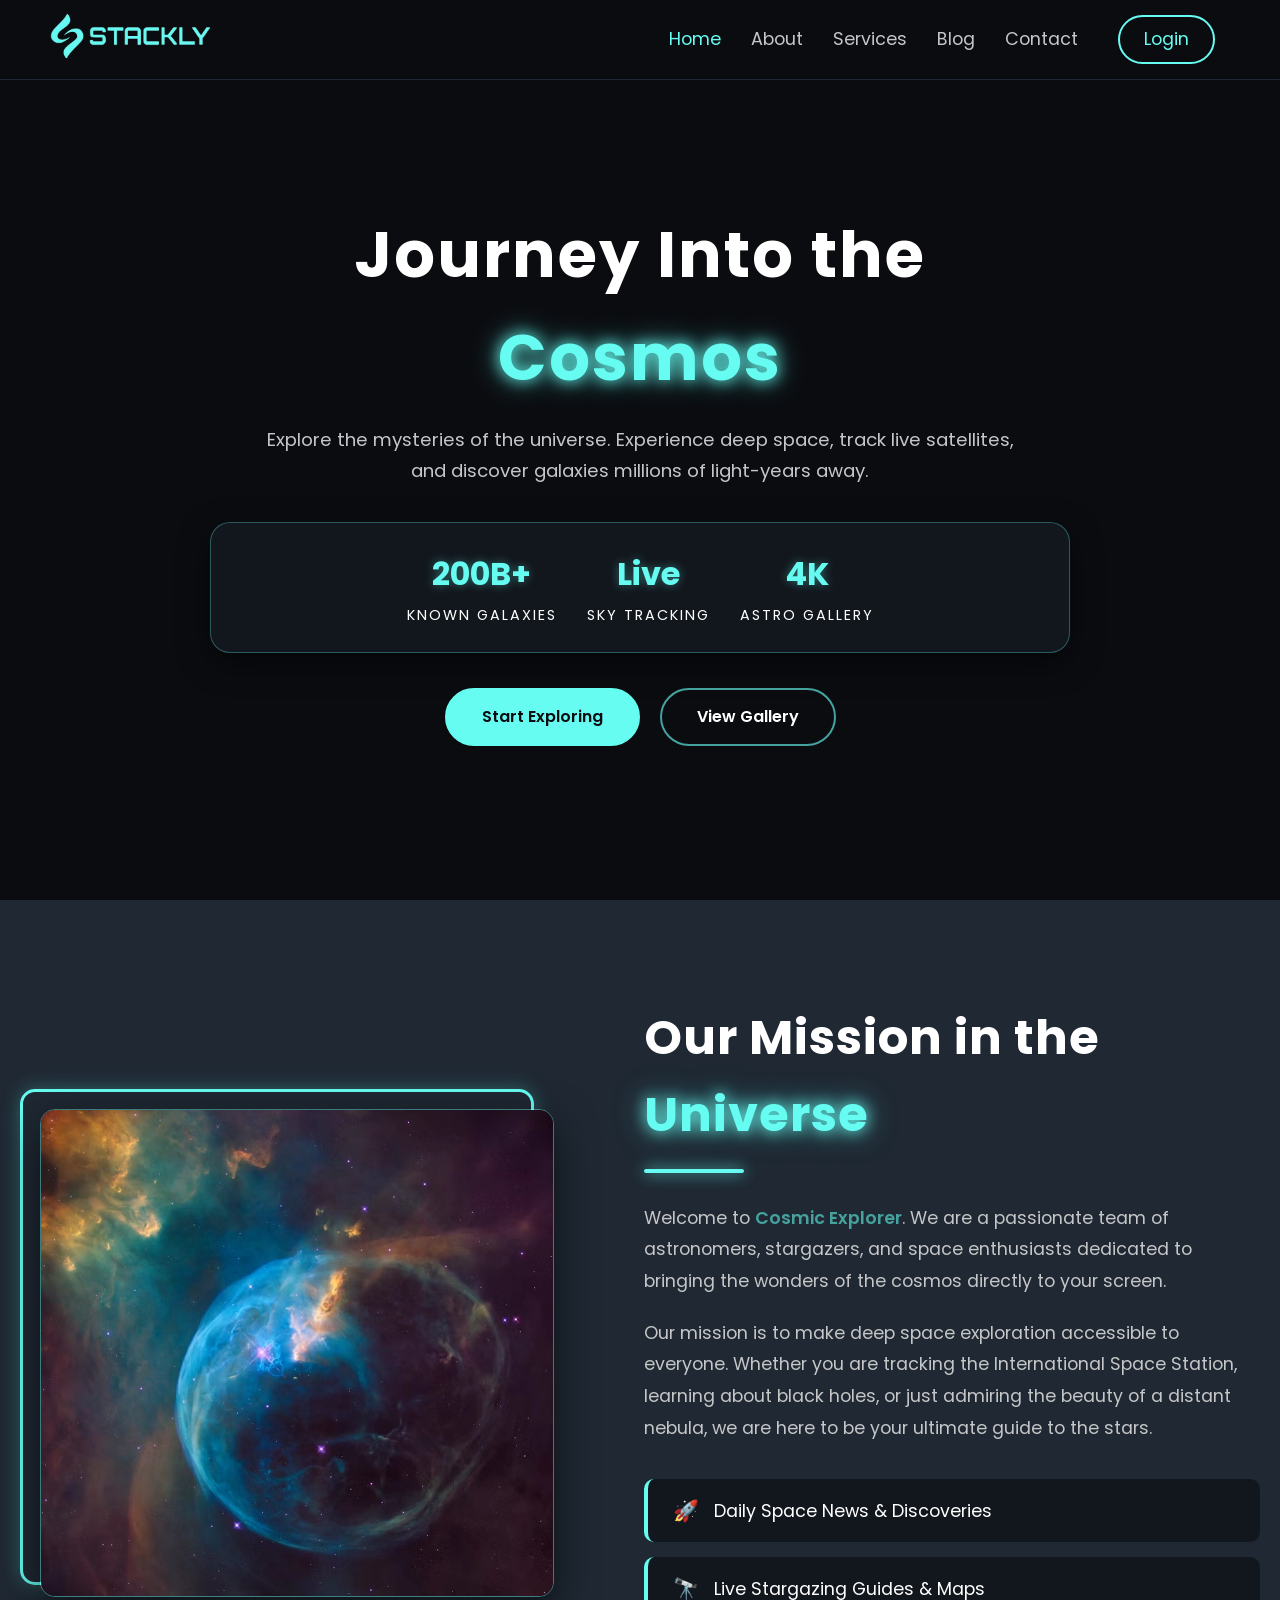
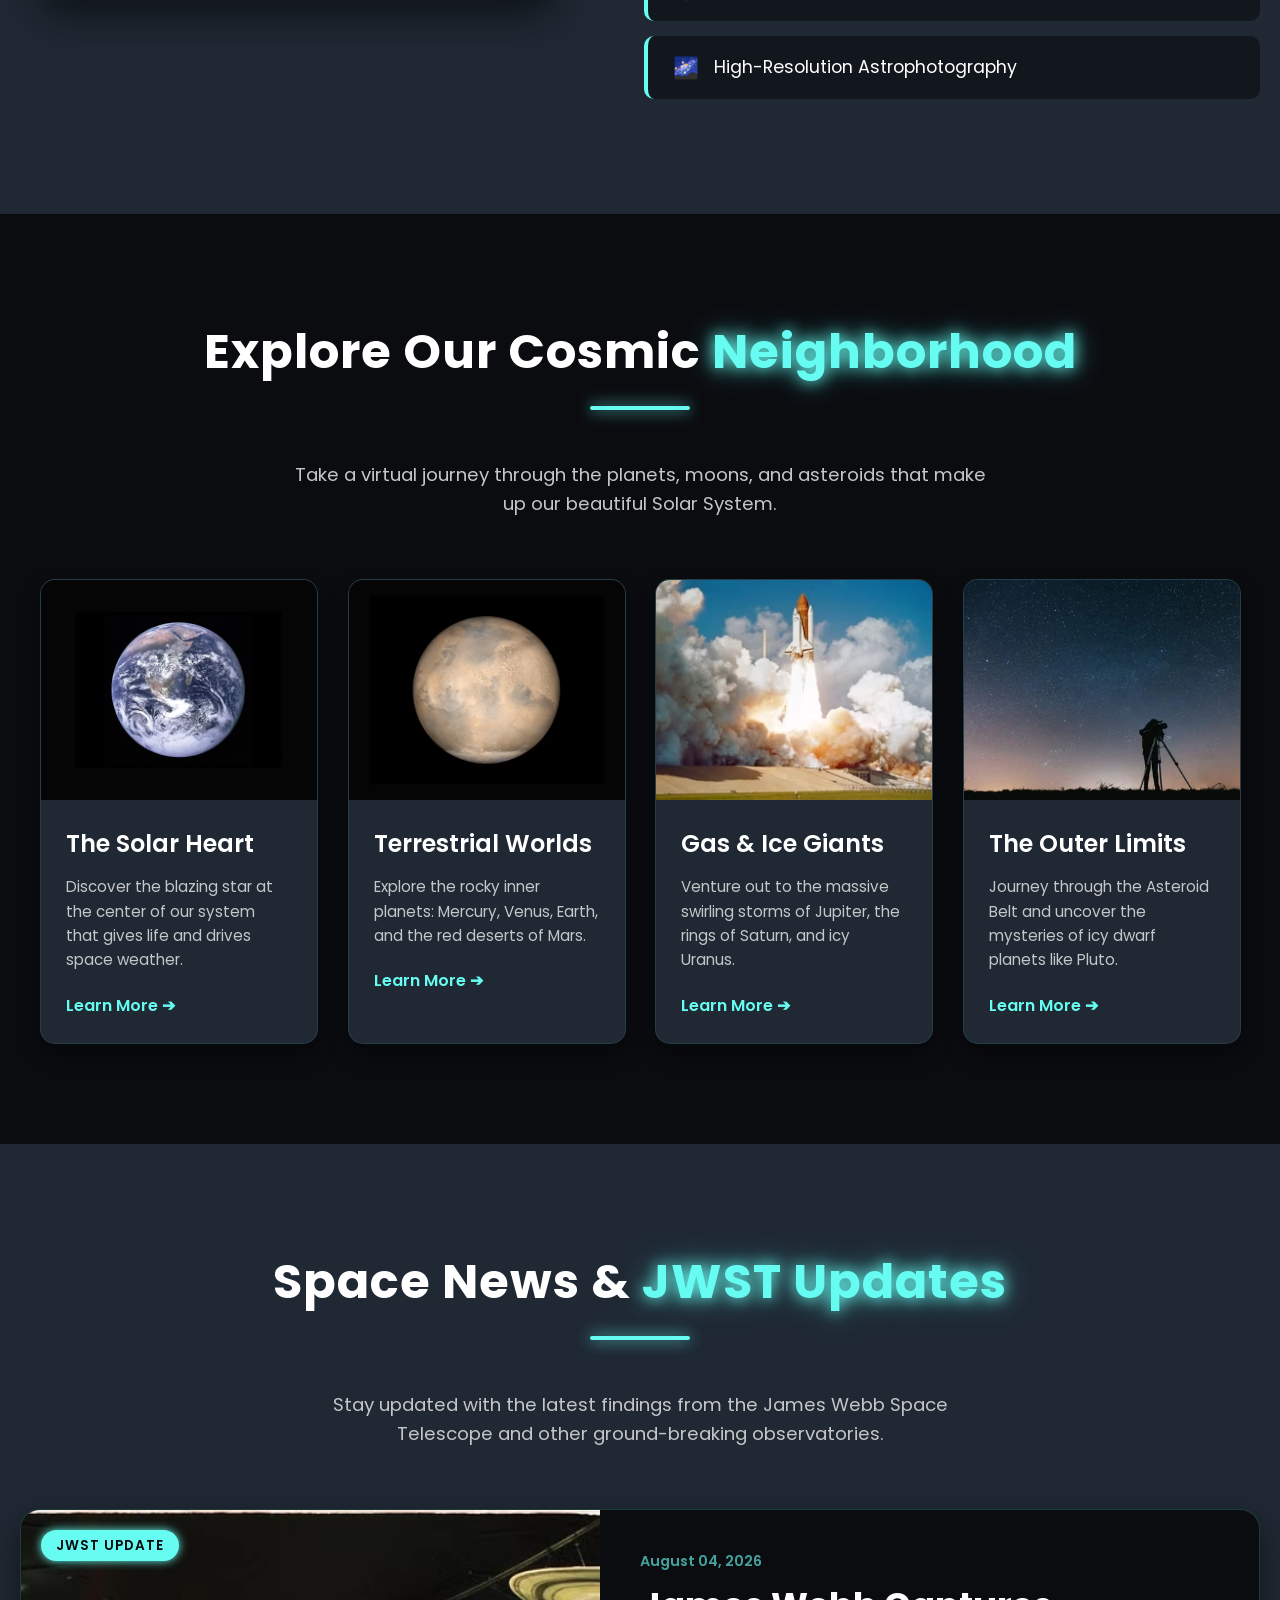
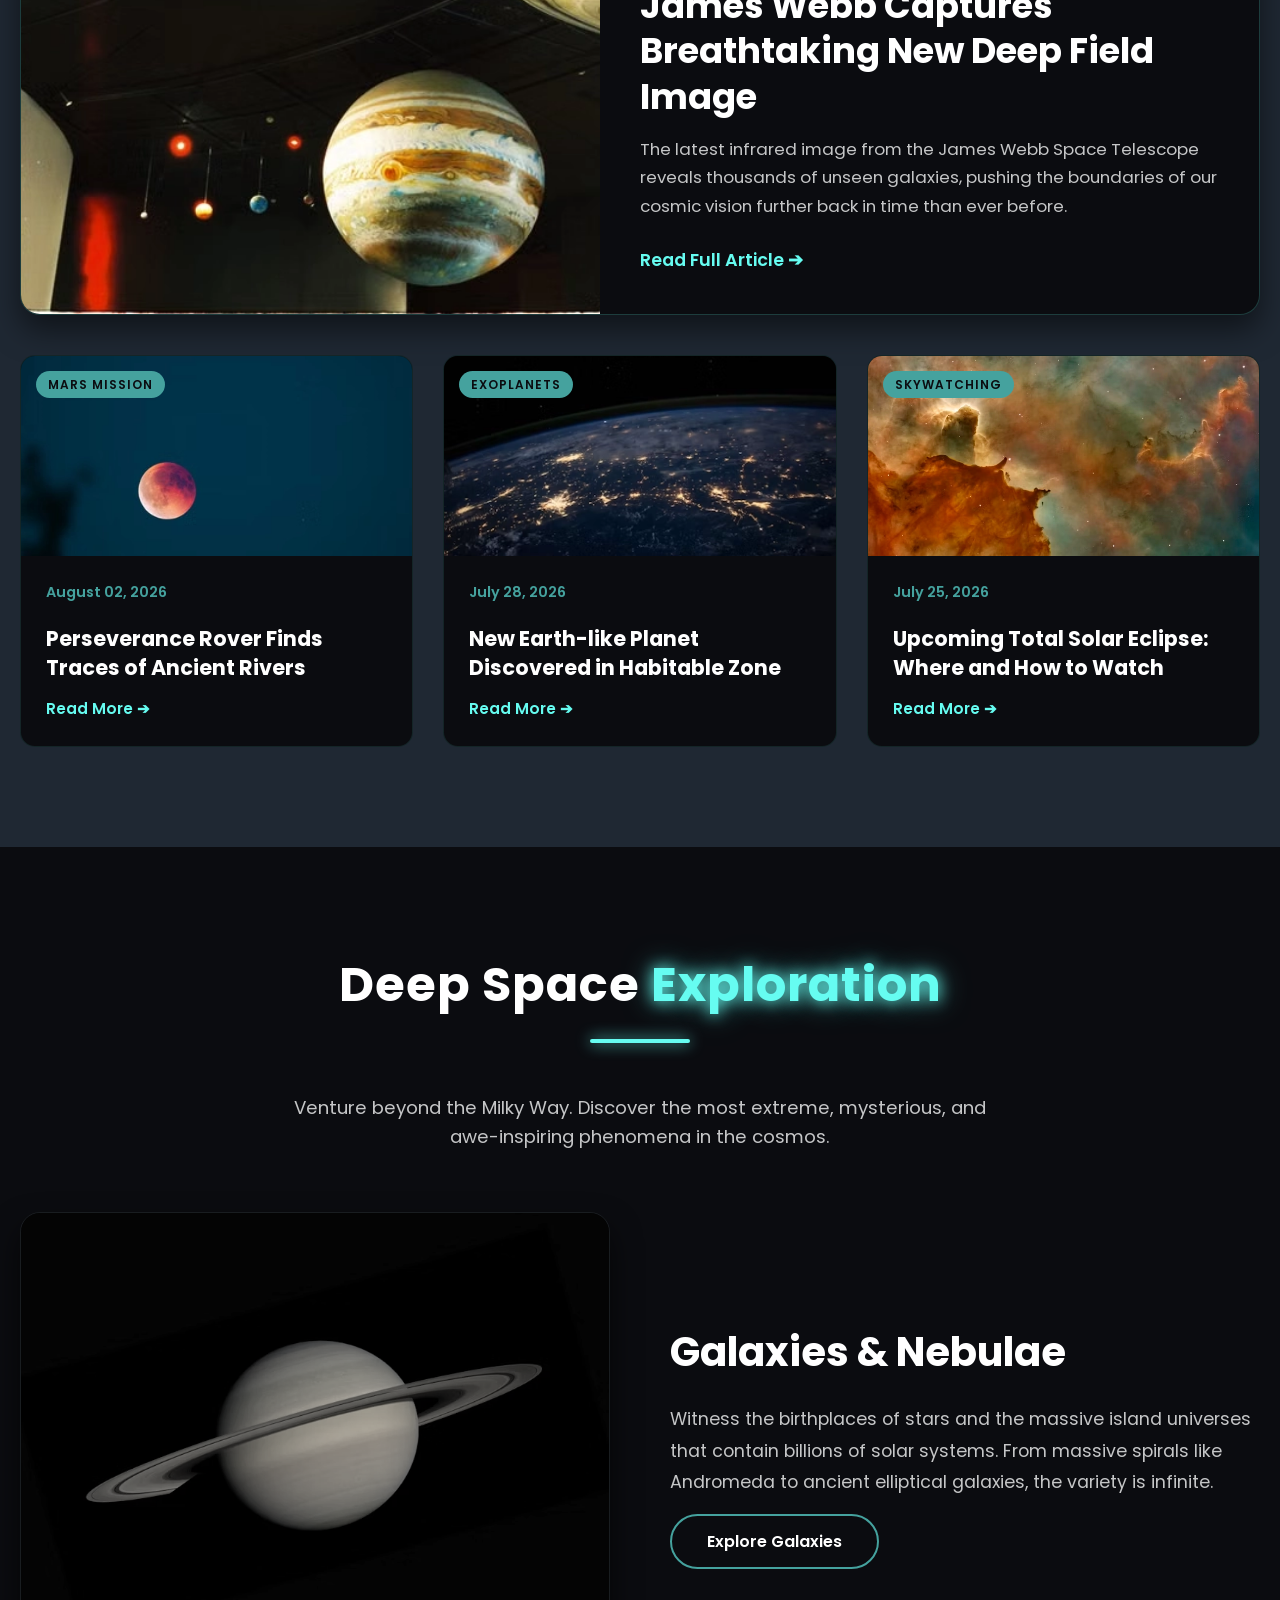
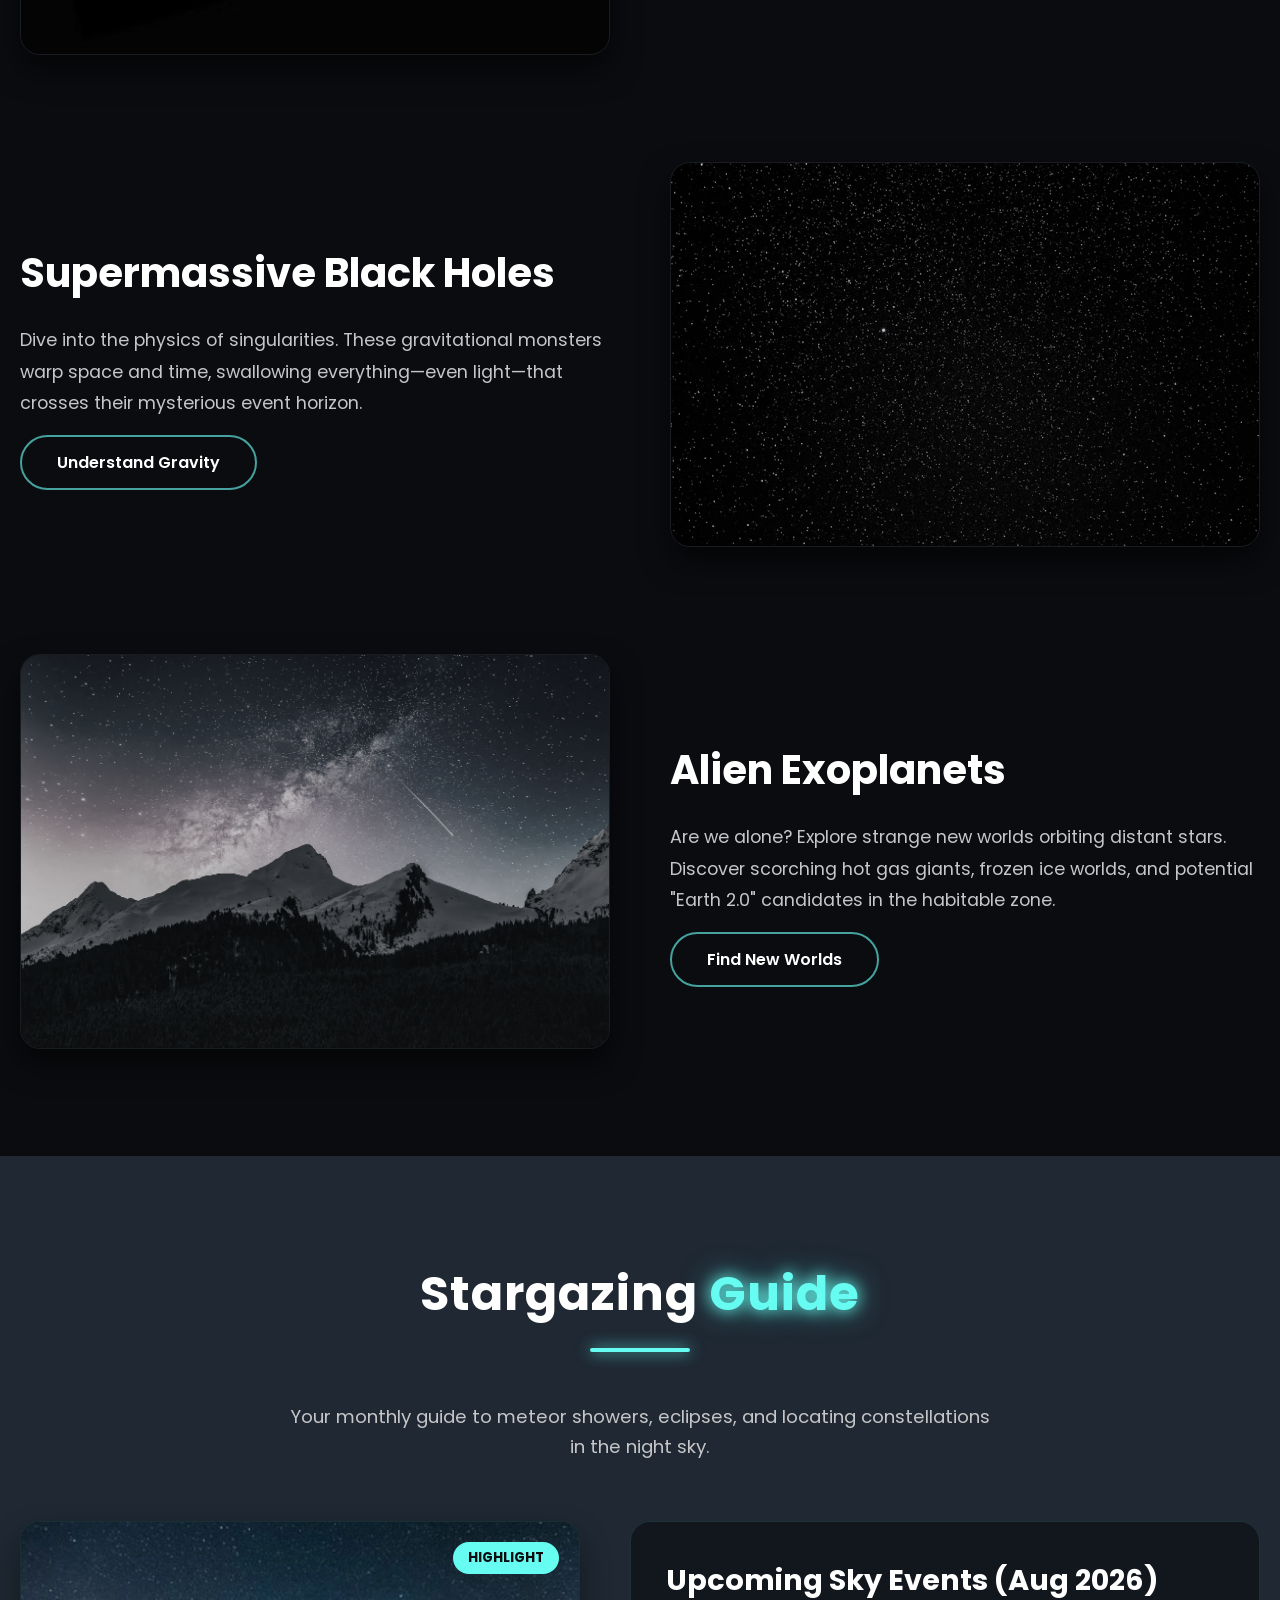
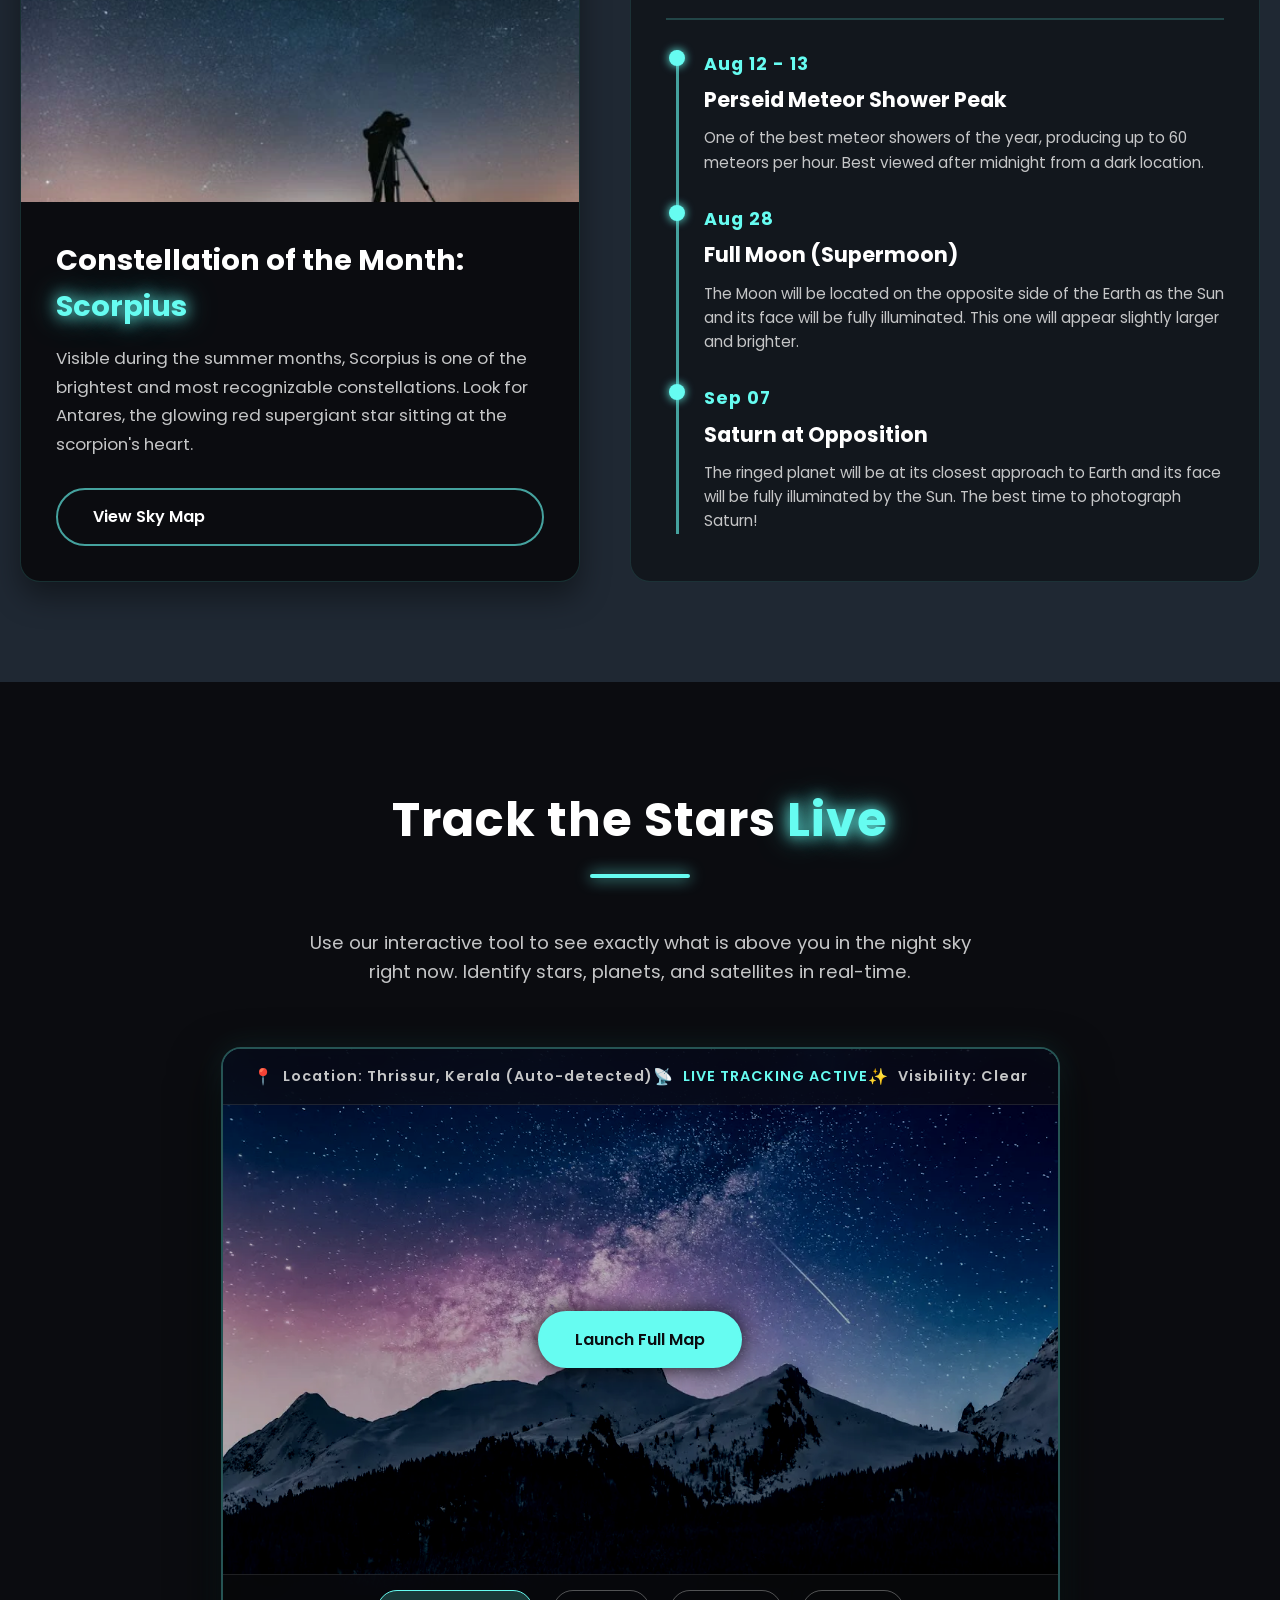
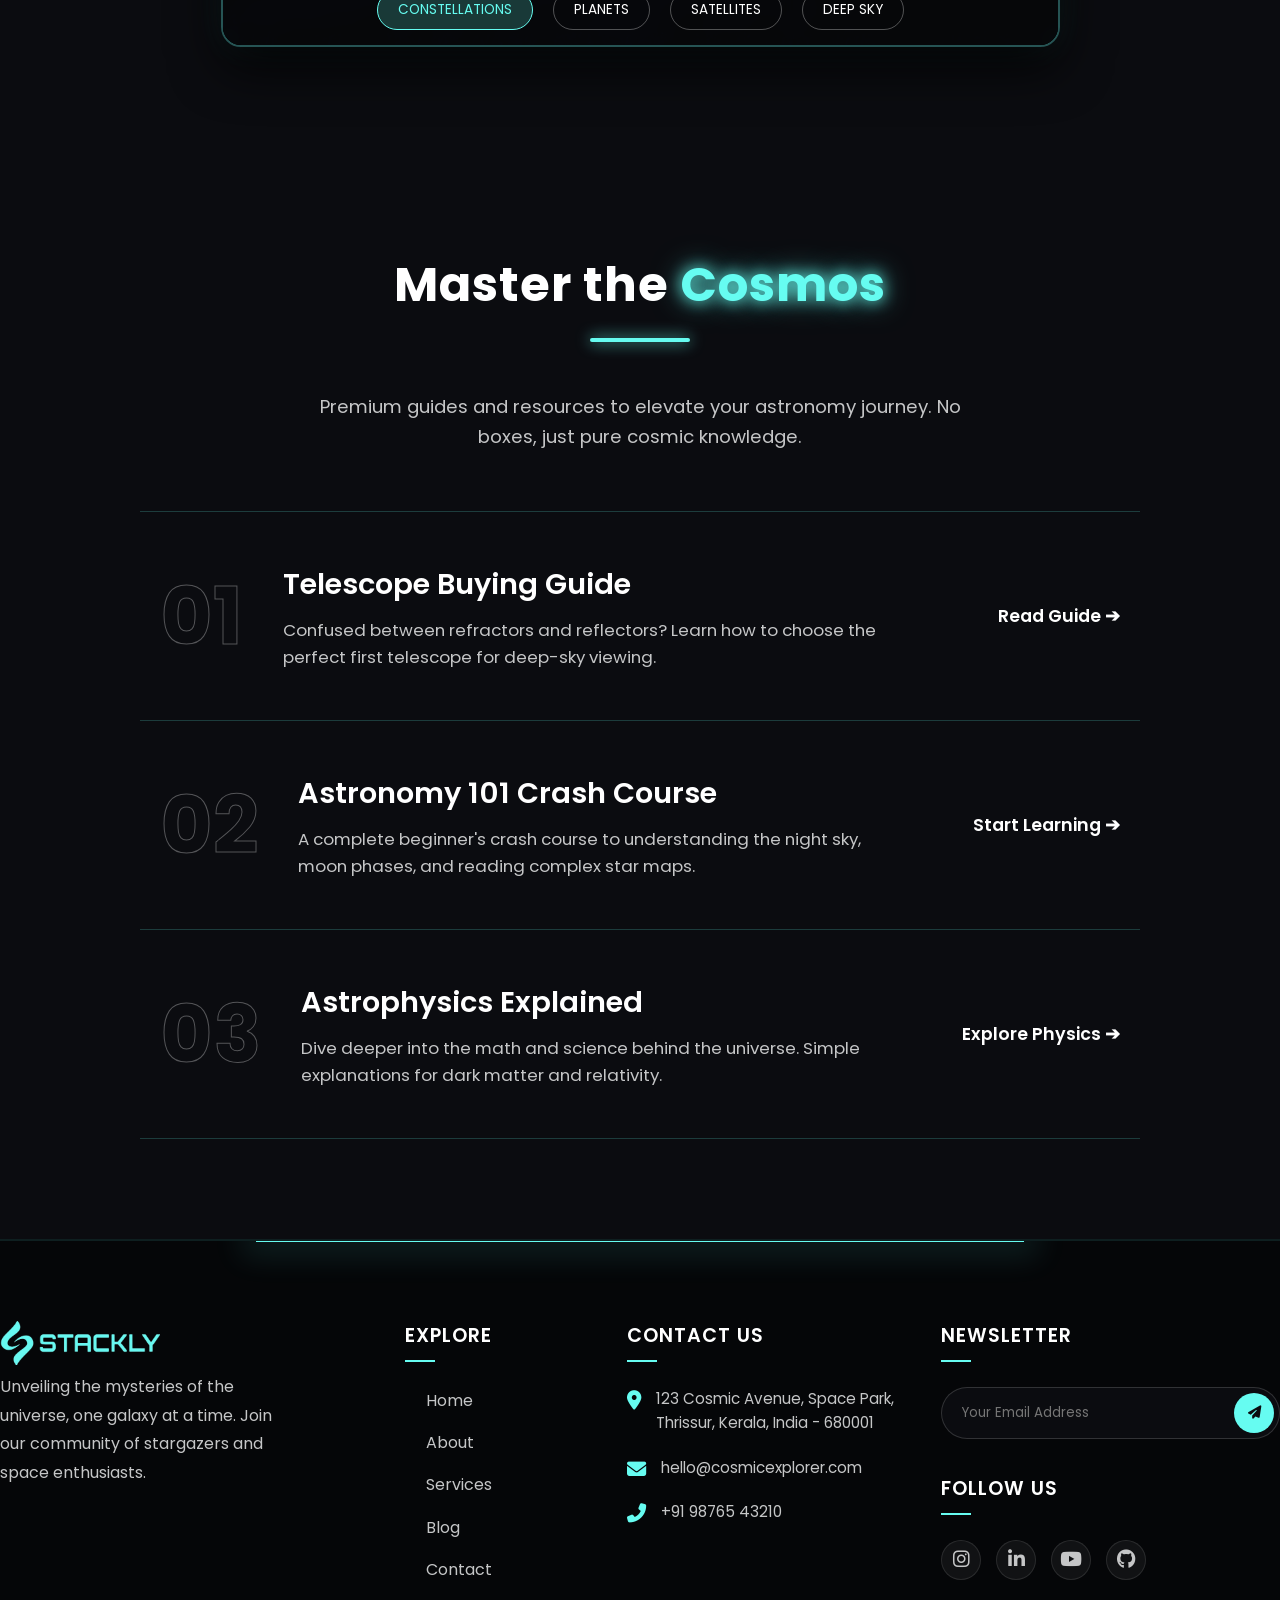
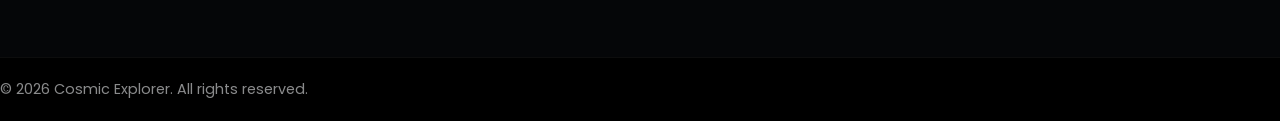
==== commit d96ddd2d: "Astronomy" ====
--- a/index.html
+++ b/index.html
@@ -27,7 +27,7 @@
 
          
         <ul class="nav-links" id="nav-links">
-            <li><a href="index.html">Home</a></li>
+            <li><a href="index.html" class="nav-link active">Home</a></li>
             <li><a href="about.html">About</a></li>
             <li><a href="services.html">Services</a></li>
             <li><a href="blog.html">Blog</a></li>
--- a/Astronomy.css
+++ b/Astronomy.css
@@ -52,6 +52,9 @@
     box-sizing: border-box;
 }
 
+.nav-link.active {
+   color:#66FCF1 ;
+ }
  
 .logo-img {
     width: 160px;
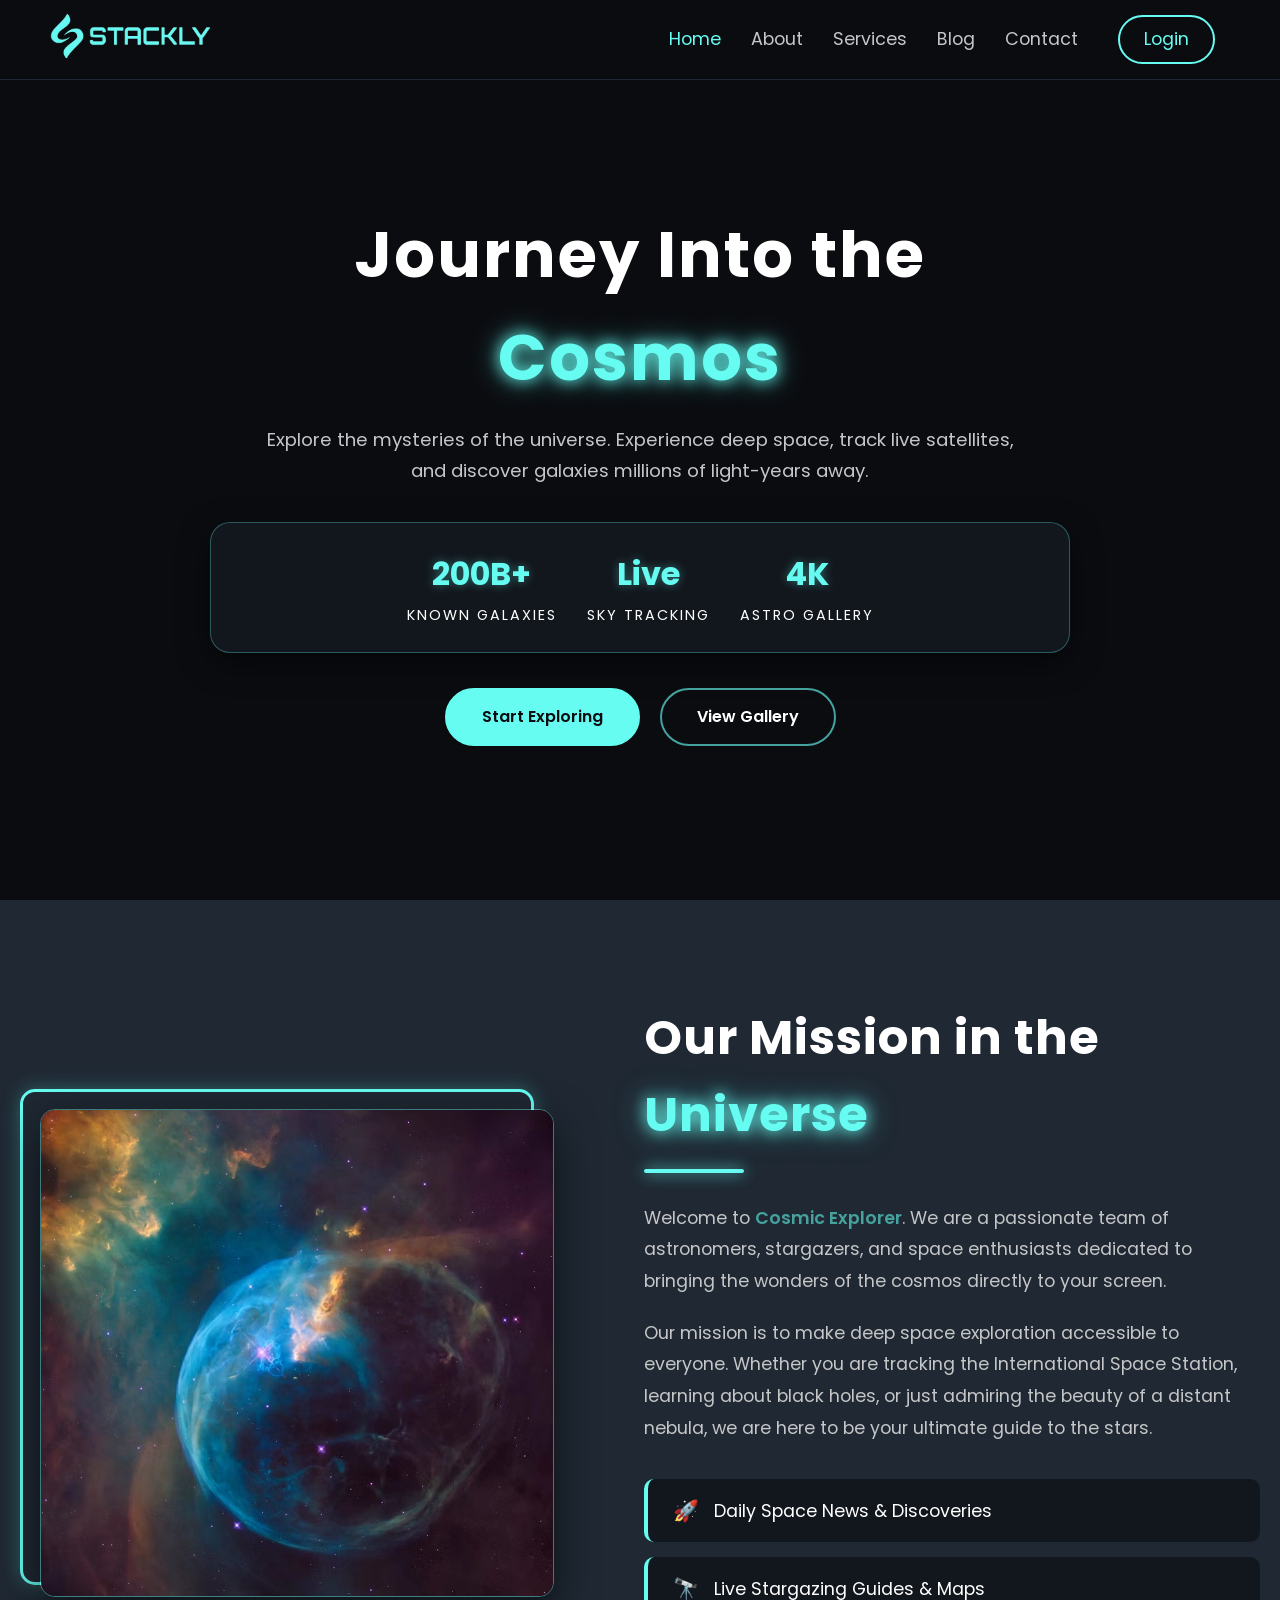
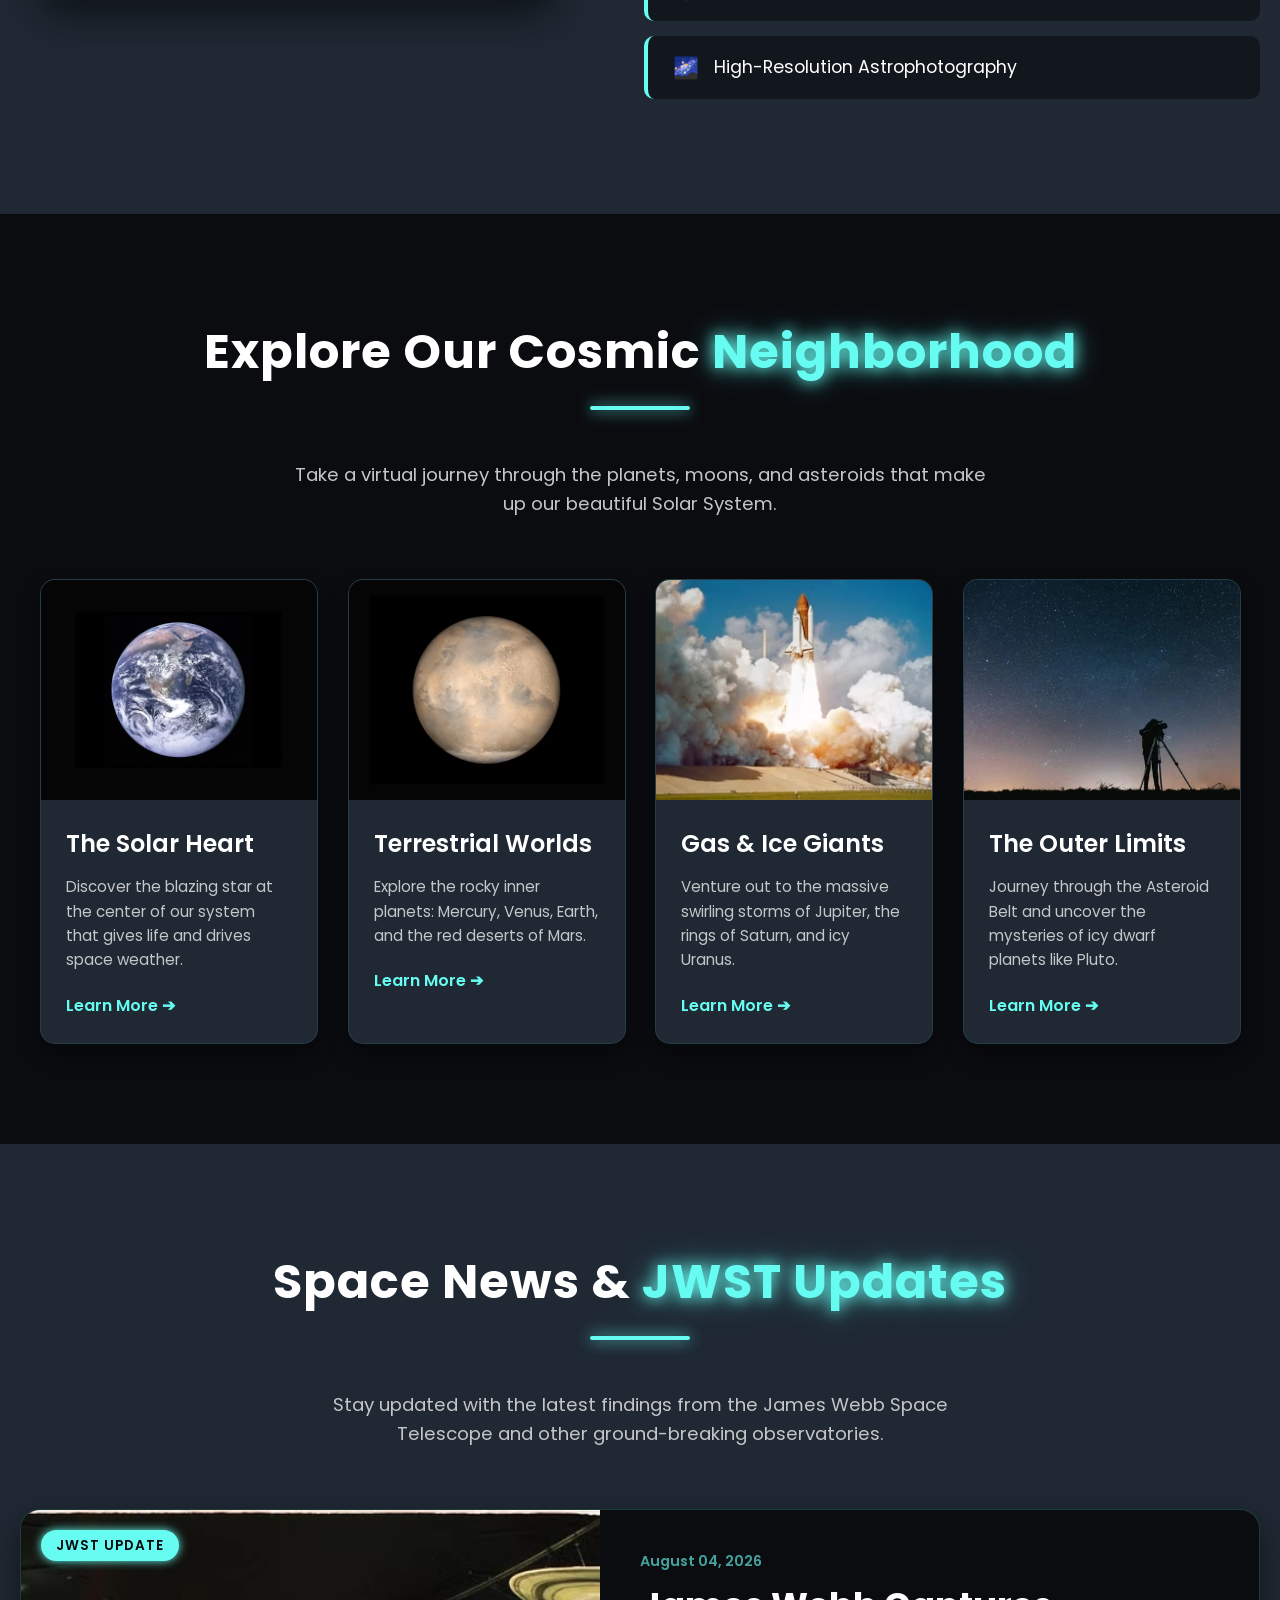
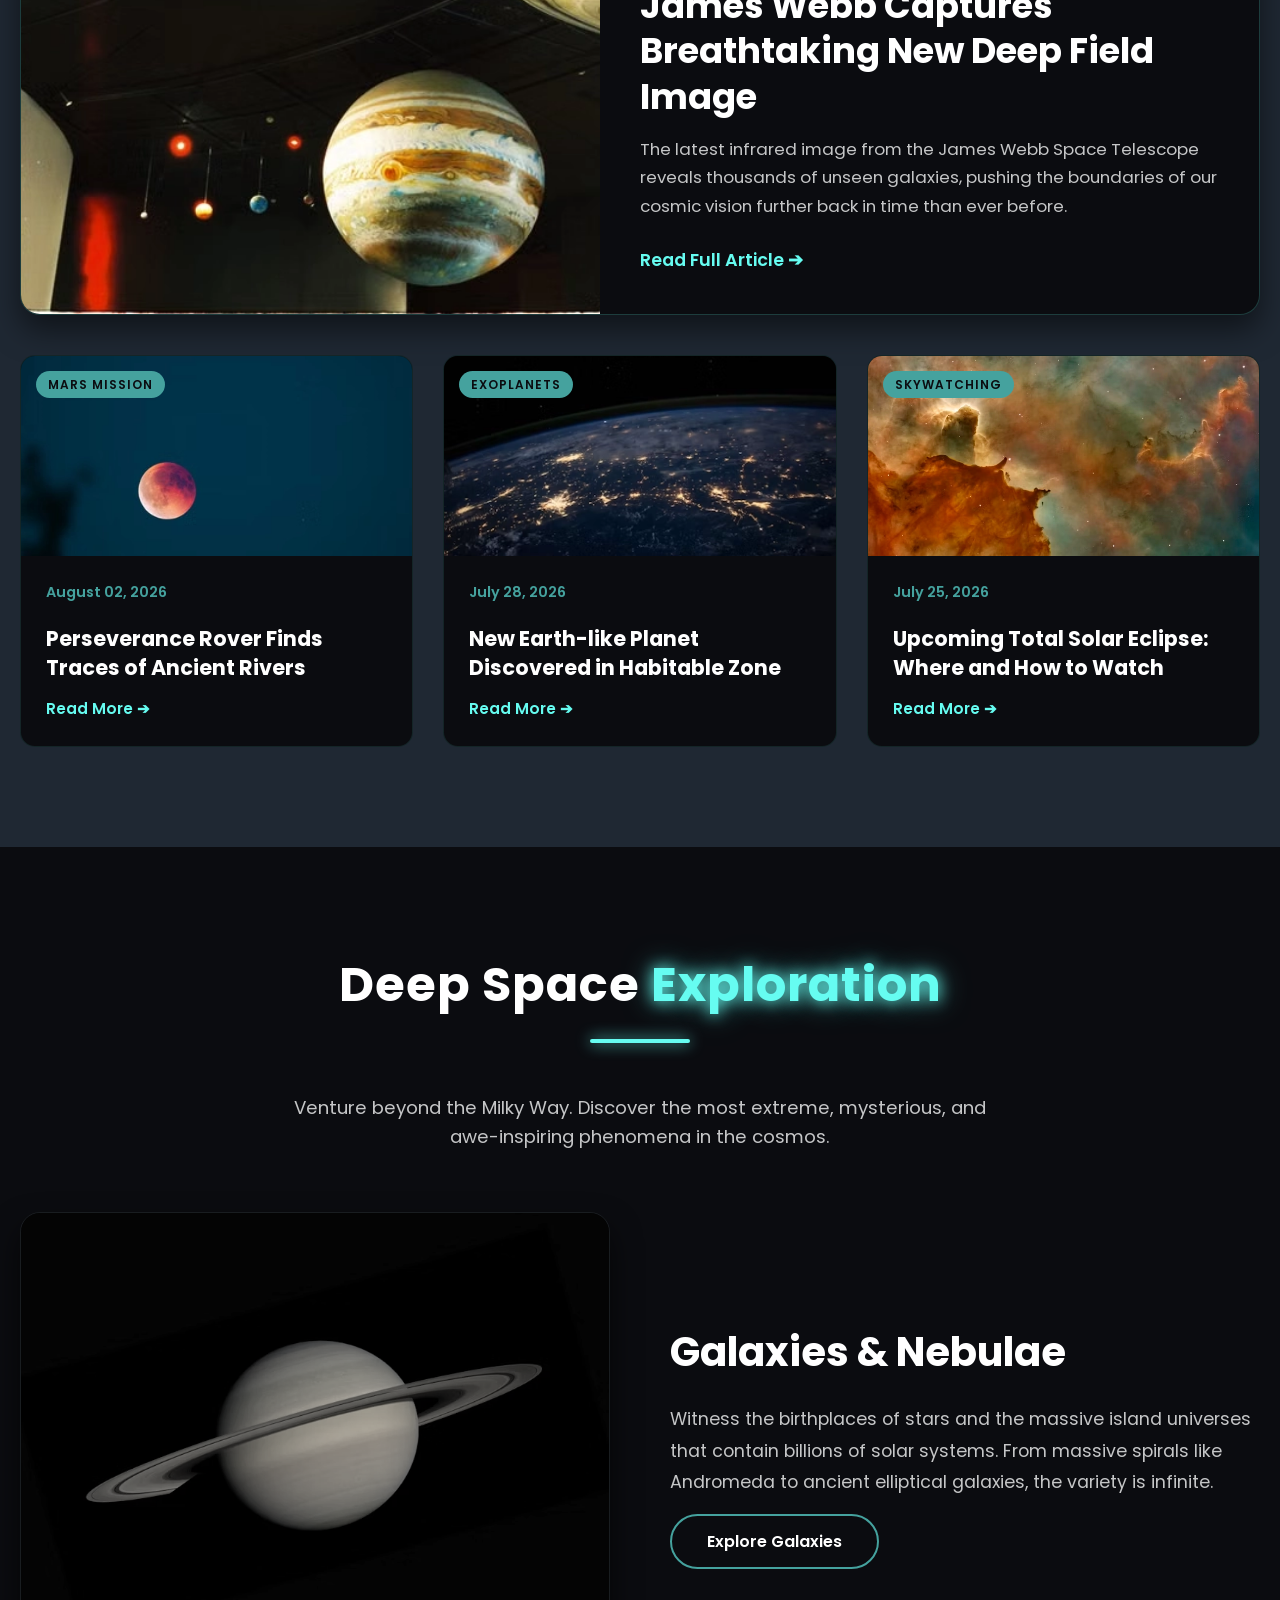
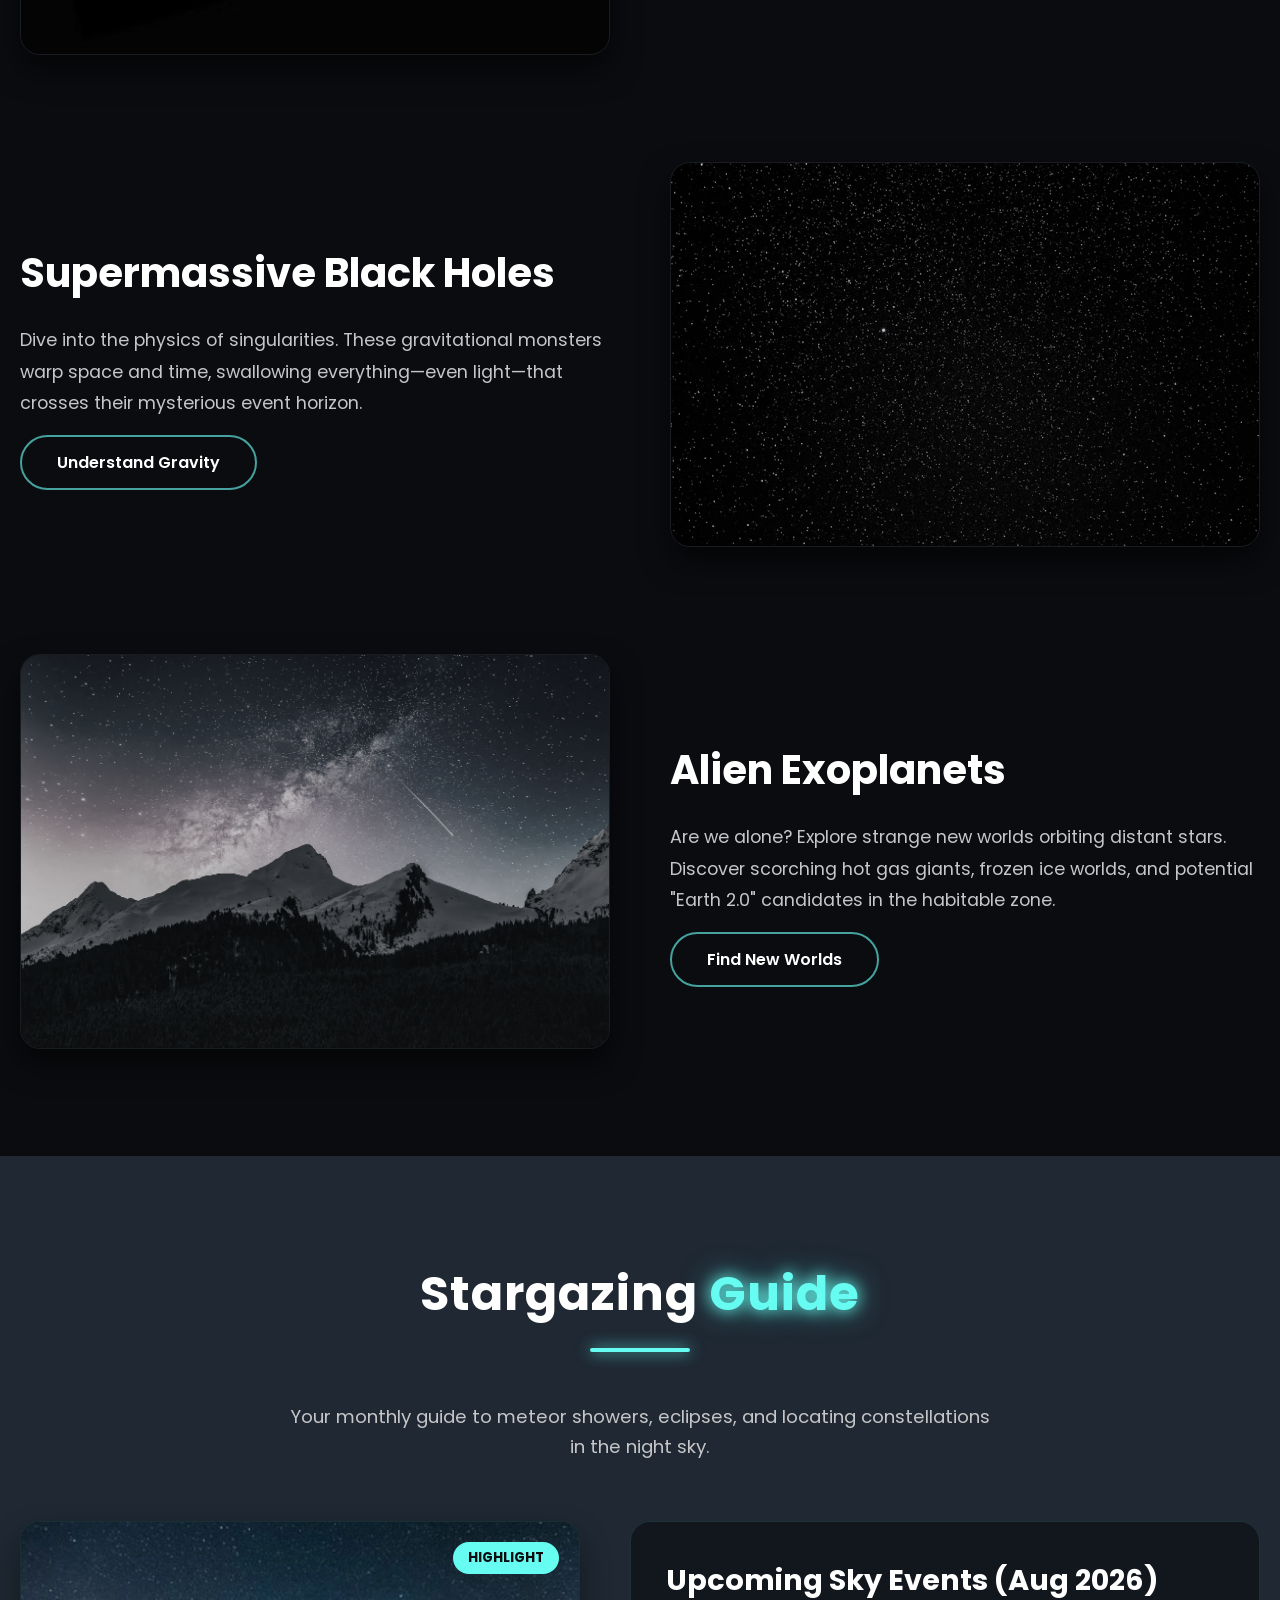
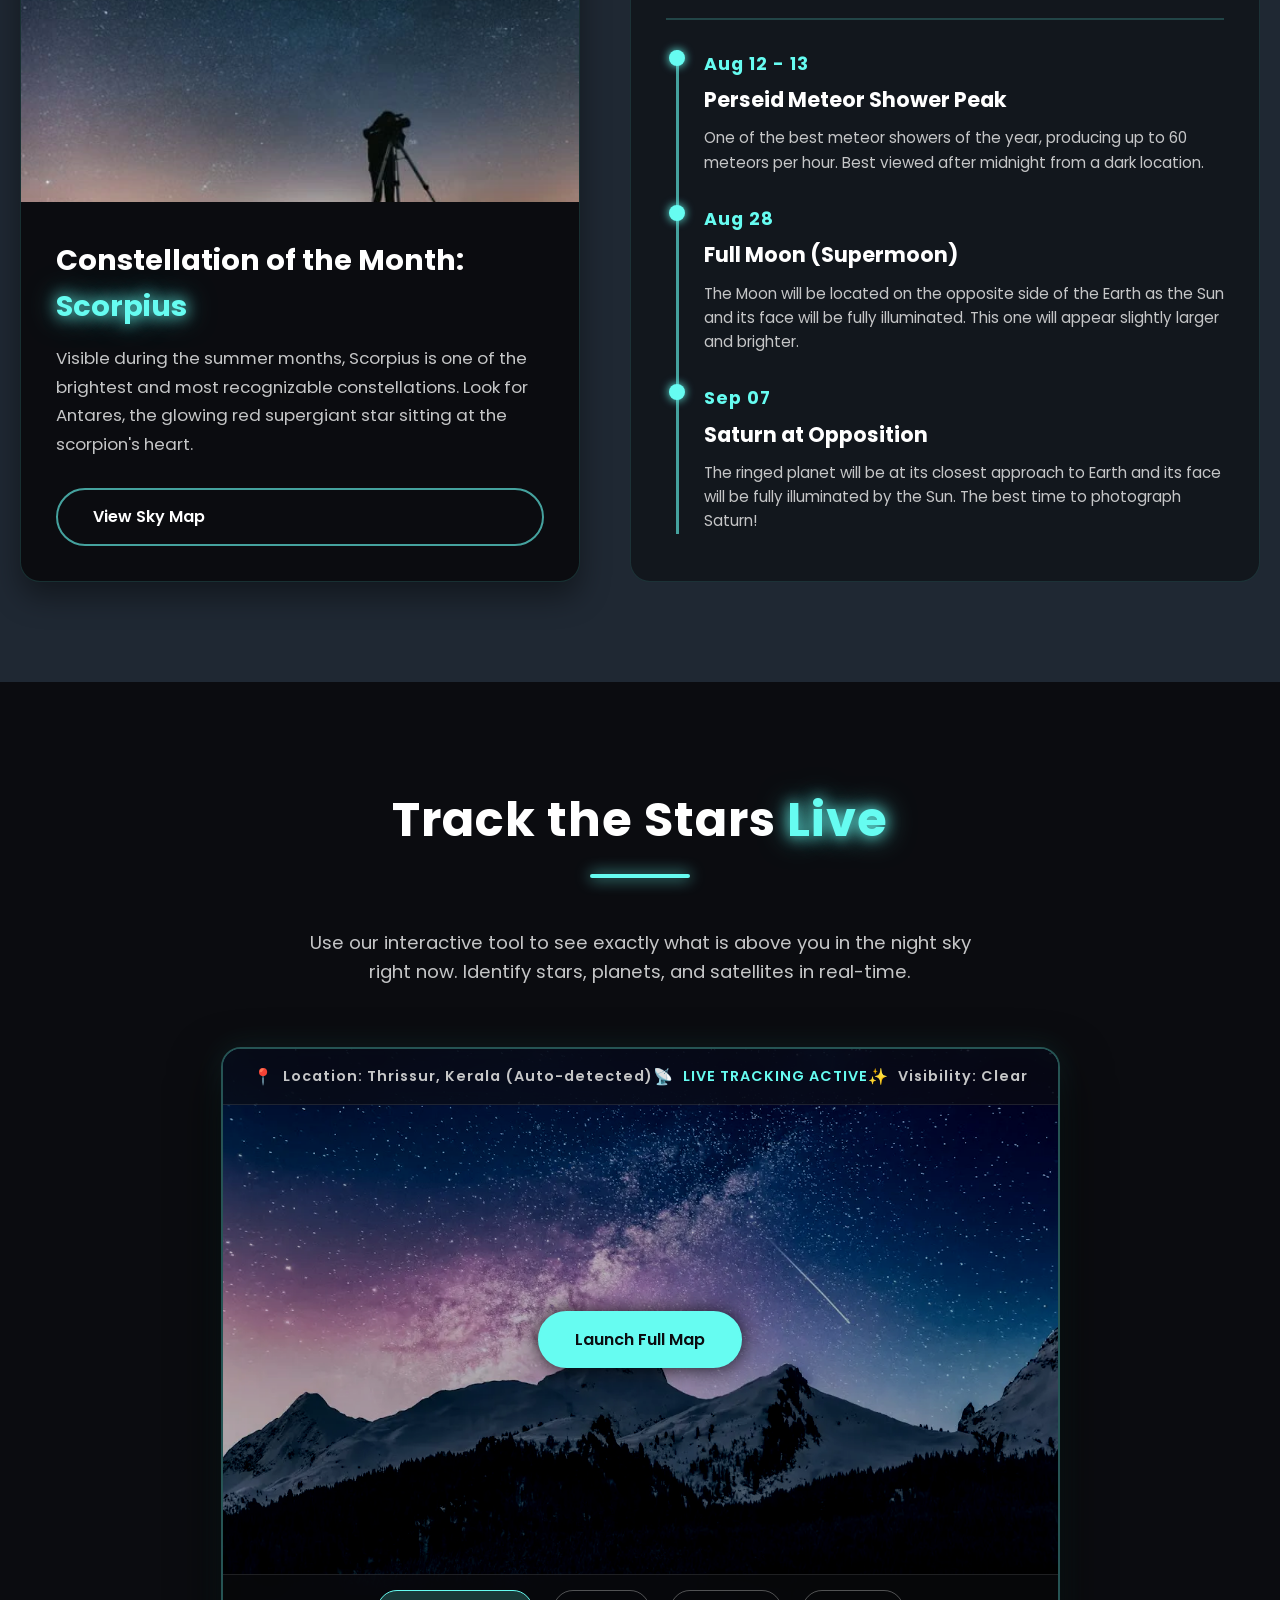
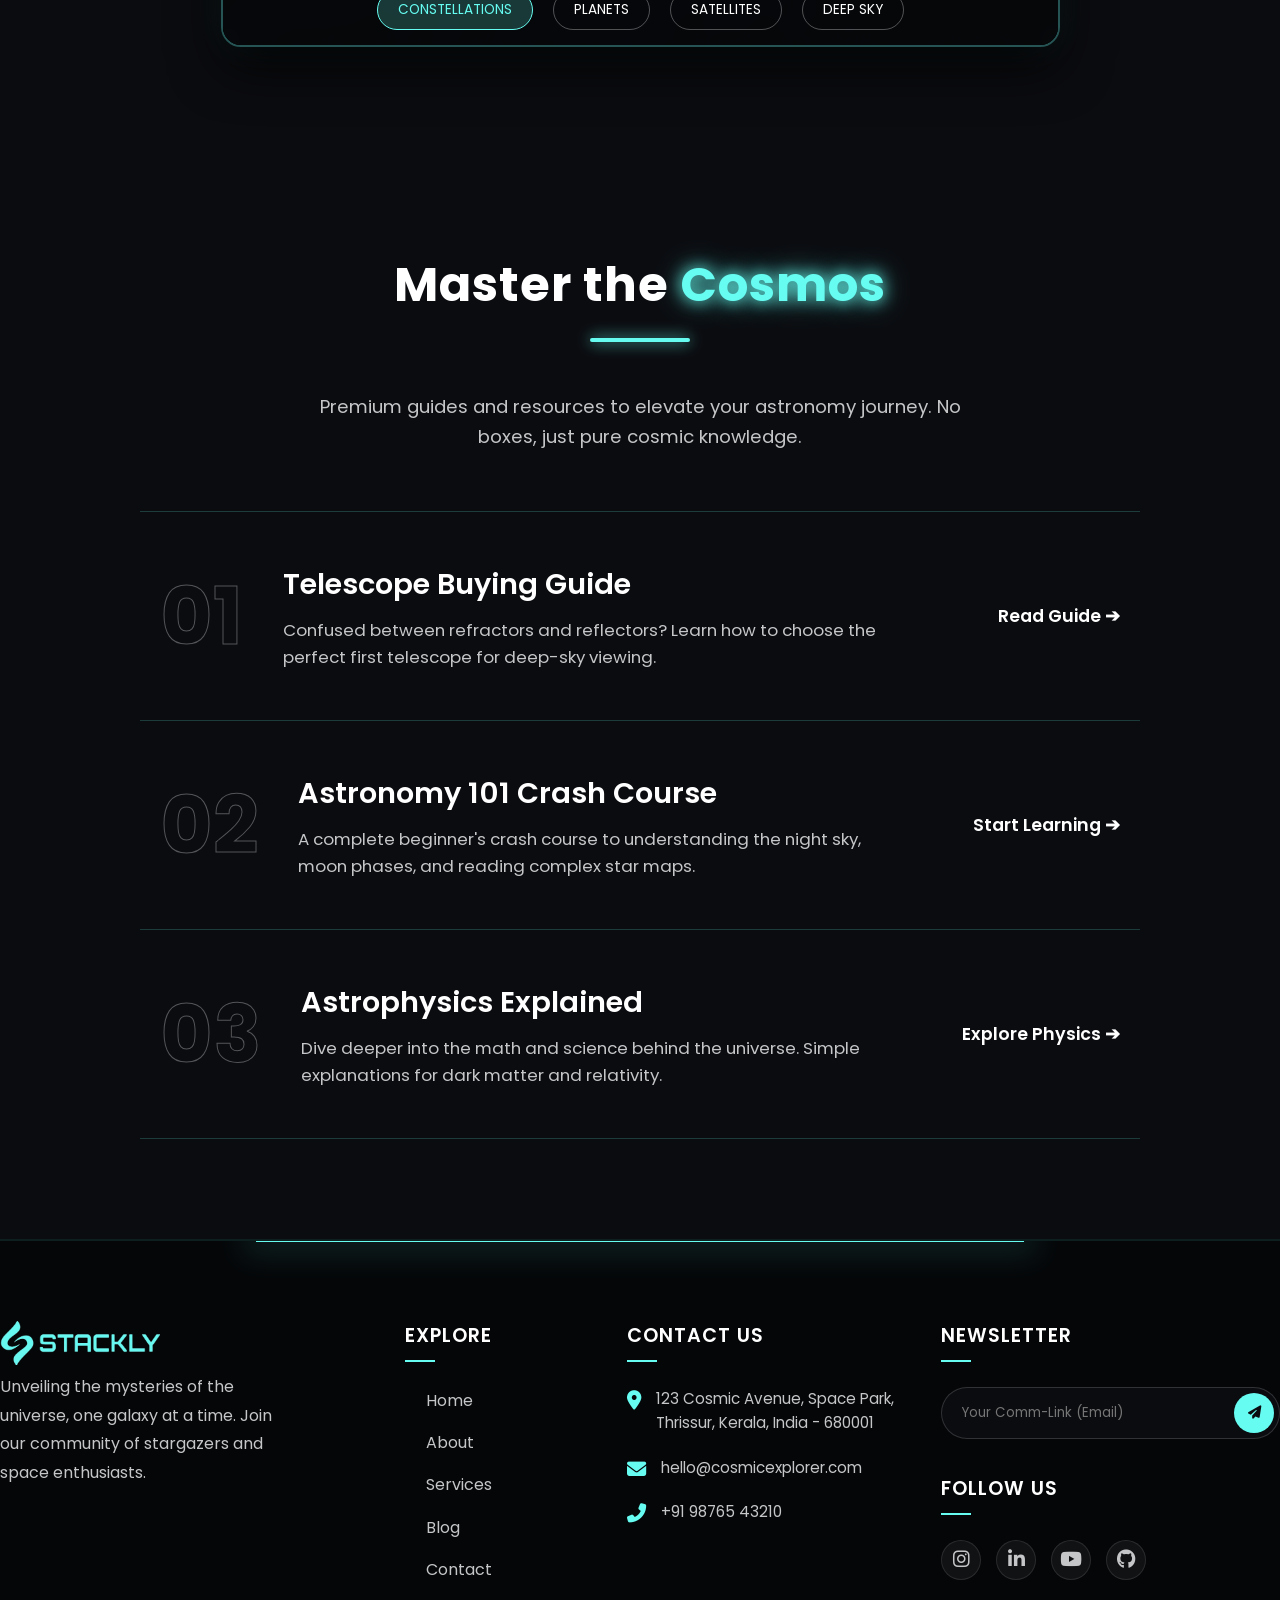
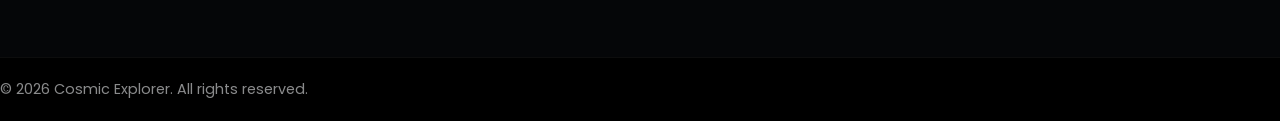
==== commit d4796b6e: "Astronomy" ====
--- a/index.html
+++ b/index.html
@@ -555,9 +555,13 @@
                 <div class="footer-social-col" data-aos="fade-up" data-aos-duration="1000" data-aos-delay="300">
                     <h4 class="footer-title">Newsletter</h4>
                      
-                    <form class="footer-newsletter-form" id="newsletterForm">
-                        <input type="email" id="emailInput" placeholder="Your Email Address" required>
-                        <button type="submit"><i class="fas fa-paper-plane"></i></button>
+                     <form class="footer-newsletter-form" id="newsletterForm" novalidate>
+                        <div class="newsletter-input-wrapper">
+                            <input type="email" id="emailInput" placeholder="Your Comm-Link (Email)" required>
+                            <button type="submit" id="newsletterBtn"><i class="fas fa-paper-plane"></i></button>
+                        </div>
+                        <!-- Validation Status Message -->
+                        <div id="newsletterStatus" class="newsletter-status"></div>
                     </form>
                      
                     <div id="formMessage" class="form-message"></div>
@@ -598,53 +602,7 @@
 
     <script>
  
-        const newsletterForm = document.getElementById('newsletterForm');
-        const emailInput = document.getElementById('emailInput');
-        const formMessage = document.getElementById('formMessage');
-        const formContainer = document.querySelector('.footer-newsletter-form');
-
- 
-        newsletterForm.addEventListener('submit', function (event) {
-            event.preventDefault(); // Stops the page from reloading
-
-            const emailValue = emailInput.value.trim();
-
- 
-            const emailPattern = /^[^\s@]+@[^\s@]+\.[^\s@]+$/;
-
- 
-            formContainer.classList.remove('error-border');
-            formMessage.className = 'form-message';
-
- 
-            if (emailValue === '') {
- 
-                formMessage.textContent = 'Machi, please enter an email address!';
-                formMessage.classList.add('error');
-                formContainer.classList.add('error-border');
-
-            } else if (!emailPattern.test(emailValue)) {
- 
-                formMessage.textContent = 'Oops! That doesn\'t look like a valid email.';
-                formMessage.classList.add('error');
-                formContainer.classList.add('error-border');
-
-            } else {
- 
-                formMessage.textContent = 'Success! Welcome to the Cosmic Crew! ✨';
-                formMessage.classList.add('success');
-                window.location.href = '404.html'
-
- 
-                emailInput.value = '';
-
- 
-                setTimeout(() => {
-                    formMessage.classList.remove('success');
-                }, 4000);
-            }
-        });
-
+      
     </script>
 </body>
 
--- a/Astronomy.css
+++ b/Astronomy.css
@@ -488,4 +488,52 @@
         gap: 10px;
         text-align: center;
     }
+}
+
+/* Newsletter Input Wrapper */
+.newsletter-input-wrapper {
+    display: flex;
+    position: relative;
+    width: 100%;
+}
+
+/* Status Message Styling */
+.newsletter-status {
+    margin-top: 10px;
+    font-size: 0.85rem;
+    font-weight: 600;
+    min-height: 20px;
+    display: none;
+    transition: all 0.3s ease;
+}
+
+.status-error {
+    color: #FF4C4C;
+    display: block;
+    animation: fadeIn 0.3s ease;
+}
+
+.status-success {
+    color: #66FCF1;
+    display: block;
+    text-shadow: 0 0 10px rgba(102, 252, 241, 0.5);
+    animation: fadeIn 0.3s ease;
+}
+
+/* Error Border for Input */
+.footer-newsletter-form input.input-error {
+    border: 1px solid #FF4C4C !important;
+    box-shadow: 0 0 10px rgba(255, 76, 76, 0.3) !important;
+}
+
+/* Button Loading State */
+.footer-newsletter-form button:disabled {
+    opacity: 0.7;
+    cursor: not-allowed;
+}
+
+/* Simple Fade In */
+@keyframes fadeIn {
+    from { opacity: 0; transform: translateY(-5px); }
+    to { opacity: 1; transform: translateY(0); }
 }
